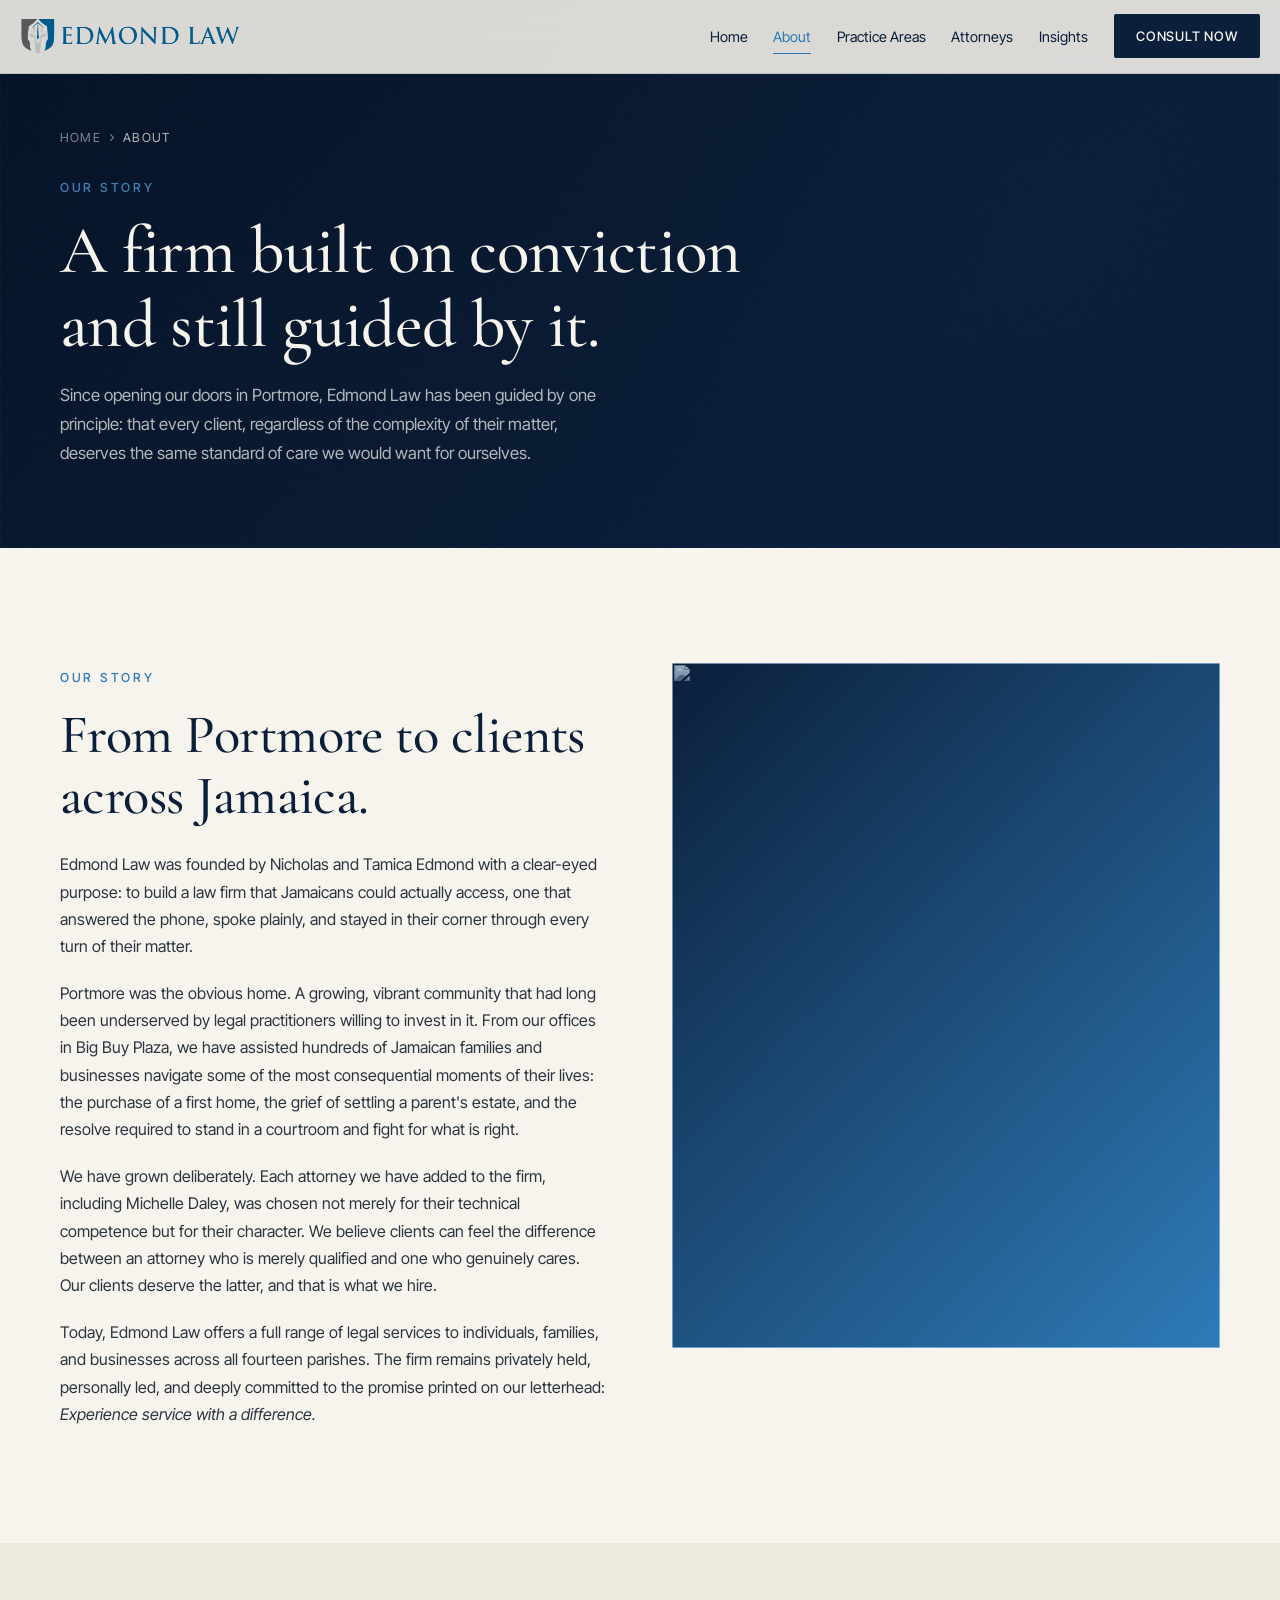
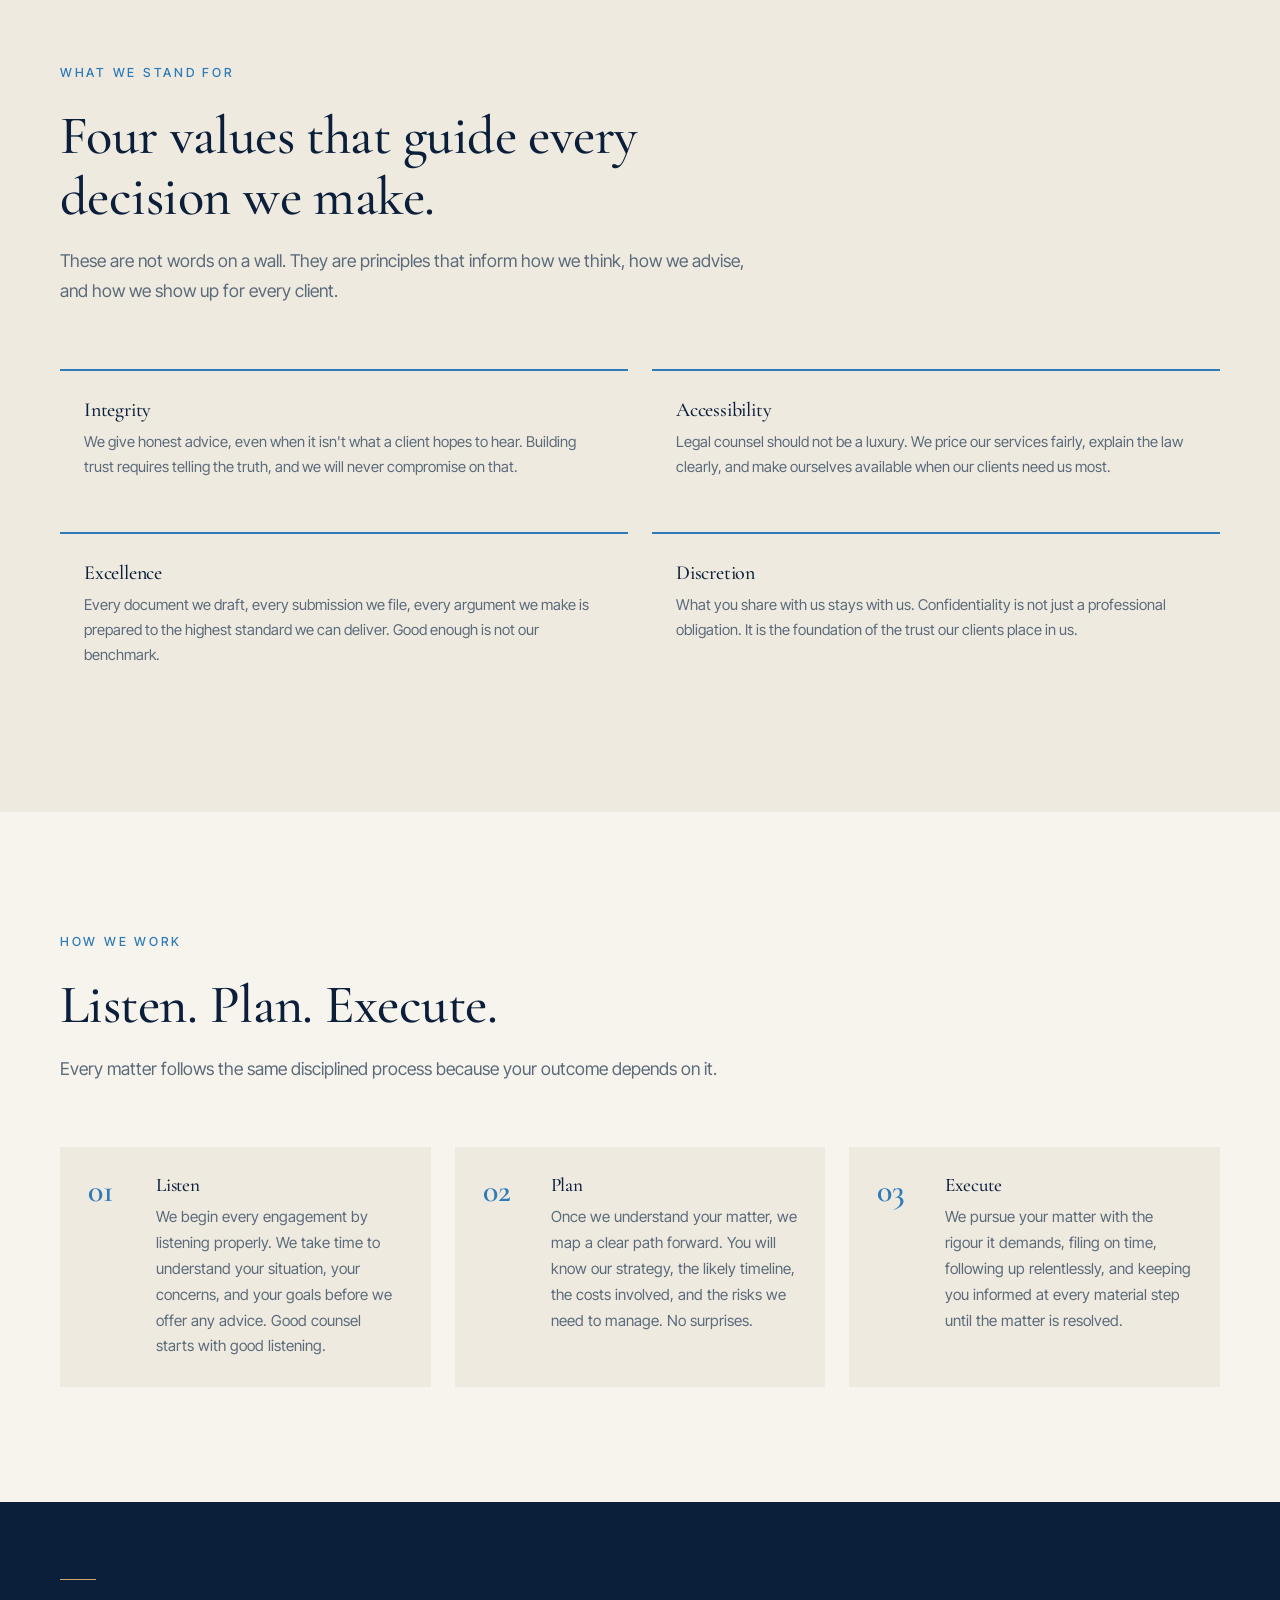
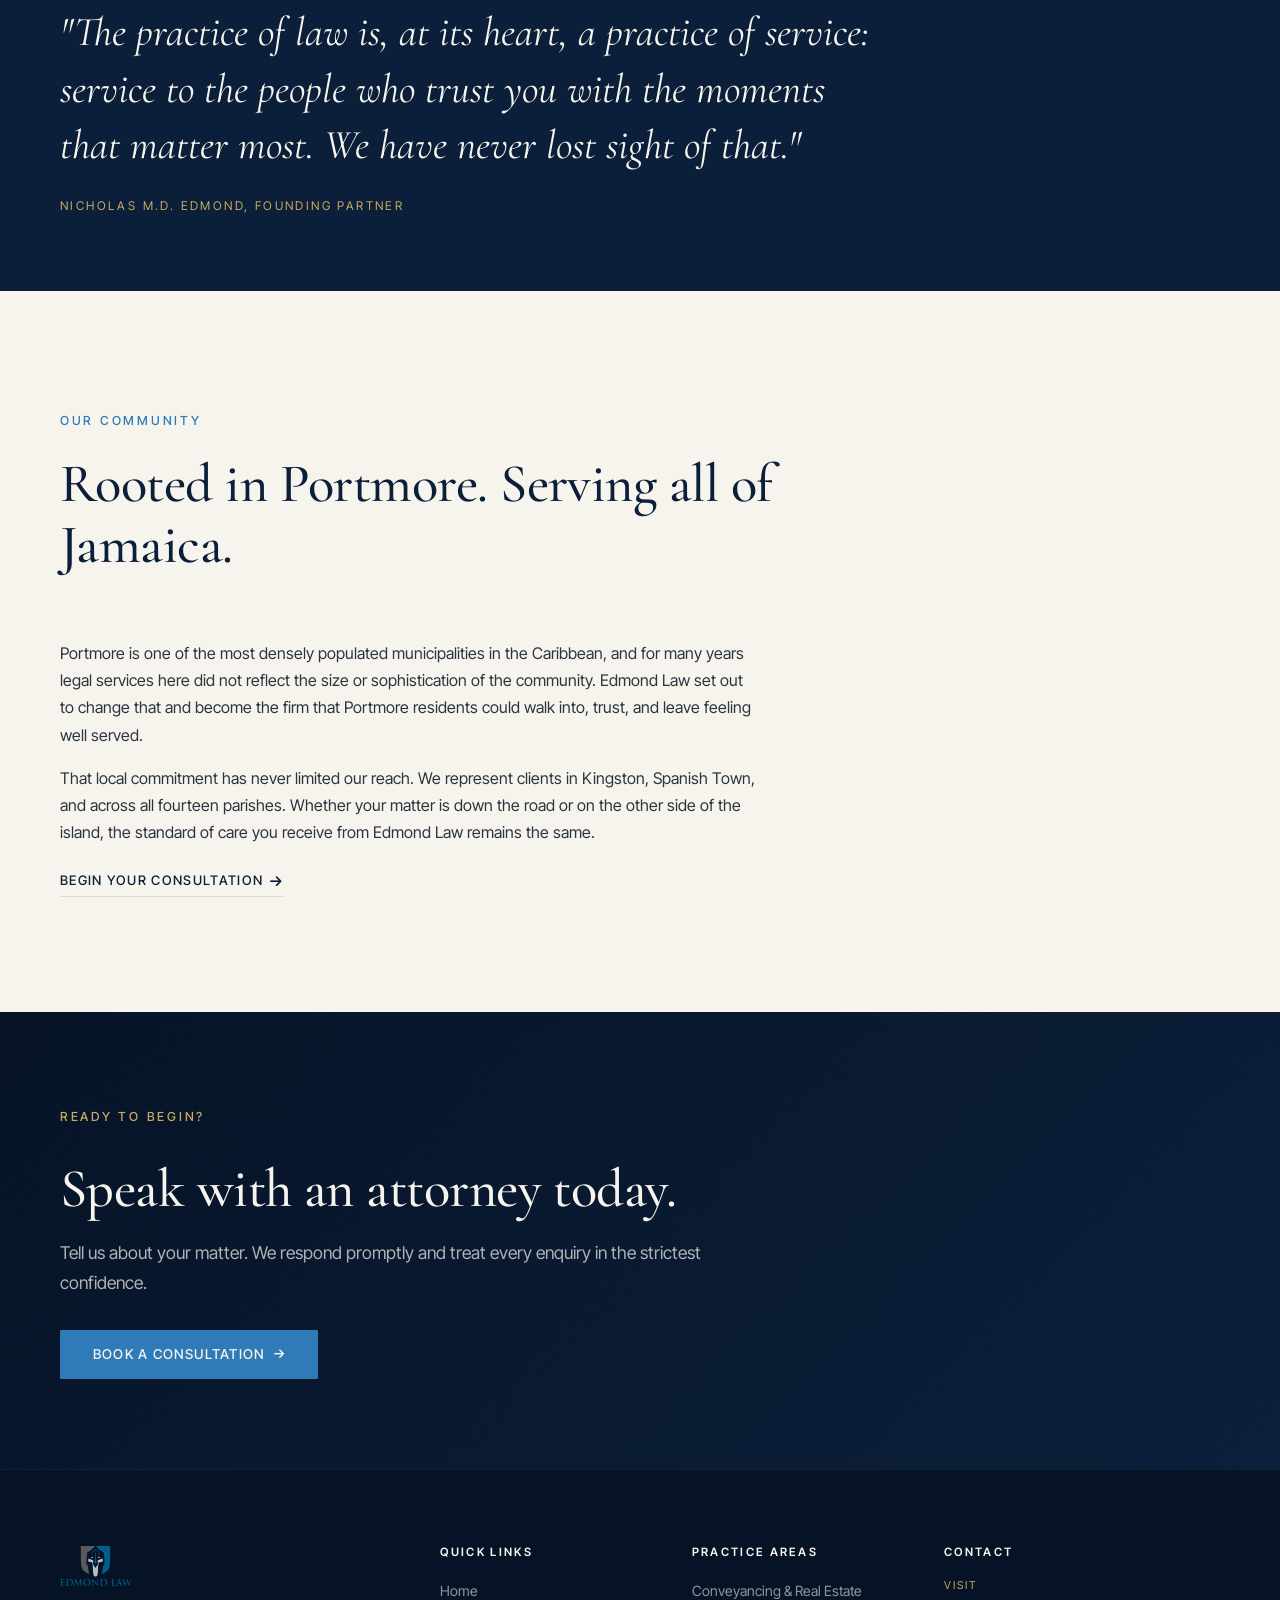
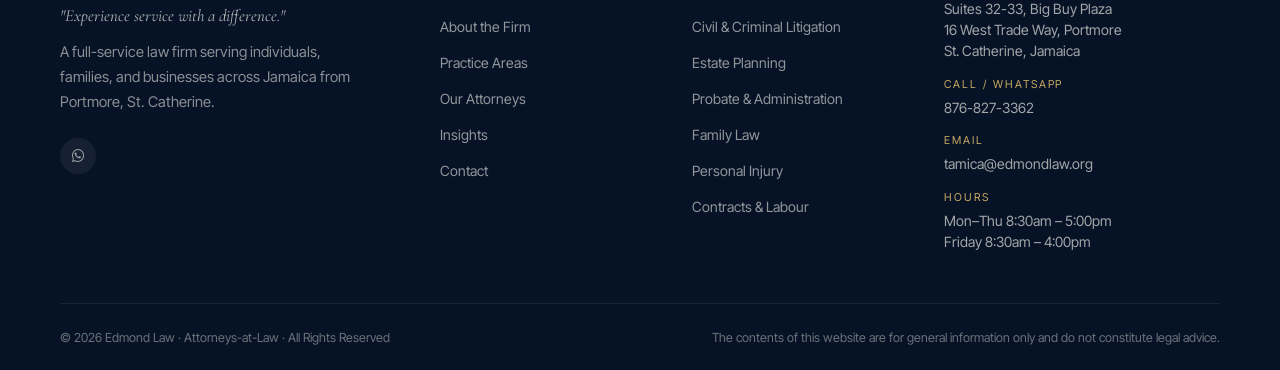
==== about/index.html @ fc08b581 "Initial commit" ====
<!DOCTYPE html>
<html lang="en">
<head>
  <meta charset="UTF-8">
  <meta name="viewport" content="width=device-width, initial-scale=1.0, viewport-fit=cover">
  <meta name="theme-color" content="#0B1F3A">
  <title>About the Firm | Edmond Law, Attorneys-at-Law, Portmore Jamaica</title>
  <meta name="description" content="Learn about Edmond Law, a full-service Jamaican law firm founded in Portmore, St. Catherine. Our story, values, and commitment to every client we serve.">
  <meta name="robots" content="index, follow">
  <link rel="canonical" href="https://edmondlaw.org/about/">

  <meta property="og:type"        content="website">
  <meta property="og:url"         content="https://edmondlaw.org/about/">
  <meta property="og:title"       content="About Edmond Law | Attorneys-at-Law, Portmore Jamaica">
  <meta property="og:description" content="Our story, values, and the commitment that drives us every day. Edmond Law: experience service with a difference.">
  <meta property="og:image"       content="https://edmondlaw.org/assets/logo.png">

  <meta name="twitter:card"        content="summary_large_image">
  <meta name="twitter:title"       content="About Edmond Law | Attorneys-at-Law, Portmore Jamaica">
  <meta name="twitter:description" content="Learn about Edmond Law, our story, our values, and our commitment to serving clients from Portmore across Jamaica.">
  <meta name="twitter:image"       content="https://edmondlaw.org/assets/logo.png">

  <link rel="icon" type="image/png" href="/assets/favicon.png">
  <link rel="apple-touch-icon"      href="/assets/favicon.png">

  <link rel="preconnect" href="https://fonts.googleapis.com">
  <link rel="preconnect" href="https://fonts.gstatic.com" crossorigin>
  <link href="https://fonts.googleapis.com/css2?family=Cormorant+Garamond:ital,wght@0,500;0,600;1,400;1,500&family=Inter+Tight:wght@300;400;500;600&display=swap" rel="stylesheet">
  <link rel="stylesheet" href="https://cdnjs.cloudflare.com/ajax/libs/font-awesome/6.5.1/css/all.min.css" integrity="sha512-DTOQO9RWCH3ppGqcWaEA1BIZOC6xxalwEsw9c2QQeAIftl+Vegovlnee1c9QX4TctnWMn13TZye+giMm8e2LwA==" crossorigin="anonymous" referrerpolicy="no-referrer">
  <link rel="stylesheet" href="/assets/css/styles.css">

  <script type="application/ld+json">
  {
    "@context": "https://schema.org",
    "@graph": [
      {
        "@type": "Organization",
        "@id": "https://edmondlaw.org/#firm",
        "name": "Edmond Law",
        "url": "https://edmondlaw.org",
        "logo": "https://edmondlaw.org/assets/logo.png",
        "telephone": "+18768273362",
        "email": "tamica@edmondlaw.org",
        "address": {
          "@type": "PostalAddress",
          "streetAddress": "Suites 32-33, Big Buy Plaza, 16 West Trade Way",
          "addressLocality": "Portmore",
          "addressRegion": "St. Catherine",
          "addressCountry": "JM"
        }
      },
      {
        "@type": "BreadcrumbList",
        "itemListElement": [
          { "@type": "ListItem", "position": 1, "name": "Home",  "item": "https://edmondlaw.org/" },
          { "@type": "ListItem", "position": 2, "name": "About", "item": "https://edmondlaw.org/about/" }
        ]
      }
    ]
  }
  </script>
</head>
<body>

<a href="#main" class="skip-link">Skip to main content</a>

<!-- ═══════════════════════════════════ NAV ═══════════════════ -->
<nav class="nav" aria-label="Primary navigation">
  <div class="container nav-inner">
    <a href="/" class="nav-logo" aria-label="Edmond Law home">
      <img src="/assets/horizontal-logo.png" alt="Edmond Law" width="216" height="34" loading="eager">
    </a>
    <button class="menu-btn" aria-label="Open navigation menu" aria-expanded="false" aria-controls="nav-links">
      <i class="fa-solid fa-bars menu-btn__open" aria-hidden="true"></i>
      <i class="fa-solid fa-xmark menu-btn__close" aria-hidden="true"></i>
    </button>
    <div class="nav-links" id="nav-links" role="list">
      <a href="/"          role="listitem">Home</a>
      <a href="/about/"          role="listitem" aria-current="page">About</a>
      <a href="/practice-areas/" role="listitem">Practice Areas</a>
      <a href="/team/"           role="listitem">Attorneys</a>
      <a href="/blog/"     role="listitem">Insights</a>
      <a href="/contact/" class="nav-cta" role="listitem">Consult Now</a>
    </div>
  </div>
</nav>

<main id="main">

<!-- ════════════════════════════ PAGE HERO ════════════════════ -->
<header class="page-hero page-hero--image" aria-labelledby="hero-heading">
  <div class="page-hero__media" aria-hidden="true">
    <img src="https://images.unsplash.com/photo-1521791136064-7986c2920216?w=1600&q=80" alt="" width="1600" height="1067" loading="eager" fetchpriority="high">
  </div>
  <div class="container">
    <div class="page-hero__inner">
      <nav class="breadcrumb" aria-label="Breadcrumb">
        <a href="/">Home</a>
        <i class="fa-solid fa-chevron-right" aria-hidden="true"></i>
        <span aria-current="page">About</span>
      </nav>
      <span class="eyebrow">Our Story</span>
      <h1 id="hero-heading">A firm built on conviction and still guided by it.</h1>
      <p>Since opening our doors in Portmore, Edmond Law has been guided by one principle: that every client, regardless of the complexity of their matter, deserves the same standard of care we would want for ourselves.</p>
    </div>
  </div>
</header>

<!-- ═══════════════════════════ OUR STORY ═════════════════════ -->
<section class="about-story bg-ivory" aria-labelledby="story-heading">
  <div class="container">
    <div class="about-story__grid">

      <div class="reveal">
        <span class="eyebrow">Our Story</span>
        <h2 id="story-heading" class="mt-2">From Portmore to clients across Jamaica.</h2>

        <p class="mt-3">Edmond Law was founded by Nicholas and Tamica Edmond with a clear-eyed purpose: to build a law firm that Jamaicans could actually access, one that answered the phone, spoke plainly, and stayed in their corner through every turn of their matter.</p>

        <p>Portmore was the obvious home. A growing, vibrant community that had long been underserved by legal practitioners willing to invest in it. From our offices in Big Buy Plaza, we have assisted hundreds of Jamaican families and businesses navigate some of the most consequential moments of their lives: the purchase of a first home, the grief of settling a parent's estate, and the resolve required to stand in a courtroom and fight for what is right.</p>

        <p>We have grown deliberately. Each attorney we have added to the firm, including Michelle Daley, was chosen not merely for their technical competence but for their character. We believe clients can feel the difference between an attorney who is merely qualified and one who genuinely cares. Our clients deserve the latter, and that is what we hire.</p>

        <p>Today, Edmond Law offers a full range of legal services to individuals, families, and businesses across all fourteen parishes. The firm remains privately held, personally led, and deeply committed to the promise printed on our letterhead: <em>Experience service with a difference.</em></p>
      </div>

      <div class="about-story__img reveal" aria-hidden="true">
        <img src="https://images.unsplash.com/photo-1521791136064-7986c2920216?w=800&q=80"
             alt="" width="800" height="1000" loading="lazy">
      </div>

    </div>
  </div>
</section>

<!-- ═══════════════════════════ OUR VALUES ════════════════════ -->
<section class="bg-bone" aria-labelledby="values-heading">
  <div class="container">
    <div class="section-head reveal">
      <span class="eyebrow">What We Stand For</span>
      <h2 id="values-heading" class="mt-2">Four values that guide every decision we make.</h2>
      <p>These are not words on a wall. They are principles that inform how we think, how we advise, and how we show up for every client.</p>
    </div>

    <div class="values-grid" data-stagger>

      <div class="value-item reveal">
        <h4>Integrity</h4>
        <p>We give honest advice, even when it isn't what a client hopes to hear. Building trust requires telling the truth, and we will never compromise on that.</p>
      </div>

      <div class="value-item reveal">
        <h4>Accessibility</h4>
        <p>Legal counsel should not be a luxury. We price our services fairly, explain the law clearly, and make ourselves available when our clients need us most.</p>
      </div>

      <div class="value-item reveal">
        <h4>Excellence</h4>
        <p>Every document we draft, every submission we file, every argument we make is prepared to the highest standard we can deliver. Good enough is not our benchmark.</p>
      </div>

      <div class="value-item reveal">
        <h4>Discretion</h4>
        <p>What you share with us stays with us. Confidentiality is not just a professional obligation. It is the foundation of the trust our clients place in us.</p>
      </div>

    </div>
  </div>
</section>

<!-- ═══════════════════════════ OUR APPROACH ══════════════════ -->
<section class="bg-ivory" aria-labelledby="approach-heading">
  <div class="container">
    <div class="section-head reveal">
      <span class="eyebrow">How We Work</span>
      <h2 id="approach-heading" class="mt-2">Listen. Plan. Execute.</h2>
      <p>Every matter follows the same disciplined process because your outcome depends on it.</p>
    </div>

    <div class="approach-steps" data-stagger>

      <div class="approach-step reveal">
        <span class="approach-step__num">01</span>
        <div>
          <h4>Listen</h4>
          <p>We begin every engagement by listening properly. We take time to understand your situation, your concerns, and your goals before we offer any advice. Good counsel starts with good listening.</p>
        </div>
      </div>

      <div class="approach-step reveal">
        <span class="approach-step__num">02</span>
        <div>
          <h4>Plan</h4>
          <p>Once we understand your matter, we map a clear path forward. You will know our strategy, the likely timeline, the costs involved, and the risks we need to manage. No surprises.</p>
        </div>
      </div>

      <div class="approach-step reveal">
        <span class="approach-step__num">03</span>
        <div>
          <h4>Execute</h4>
          <p>We pursue your matter with the rigour it demands, filing on time, following up relentlessly, and keeping you informed at every material step until the matter is resolved.</p>
        </div>
      </div>

    </div>
  </div>
</section>

<!-- ════════════════════════════ PULL QUOTE ═══════════════════ -->
<section class="pull-quote" aria-hidden="false">
  <div class="container">
    <blockquote>
      <span class="gold-line"></span>
      "The practice of law is, at its heart, a practice of service: service to the people who trust you with the moments that matter most. We have never lost sight of that."
      <cite>Nicholas M.D. Edmond, Founding Partner</cite>
    </blockquote>
  </div>
</section>

<!-- ═══════════════════════ COMMUNITY & MISSION ═══════════════ -->
<section class="bg-ivory" aria-labelledby="community-heading">
  <div class="container">
    <div class="section-head reveal" style="max-width:800px">
      <span class="eyebrow">Our Community</span>
      <h2 id="community-heading" class="mt-2">Rooted in Portmore. Serving all of Jamaica.</h2>
    </div>

    <div style="max-width:700px">
      <p class="reveal">Portmore is one of the most densely populated municipalities in the Caribbean, and for many years legal services here did not reflect the size or sophistication of the community. Edmond Law set out to change that and become the firm that Portmore residents could walk into, trust, and leave feeling well served.</p>
      <p class="reveal mt-2">That local commitment has never limited our reach. We represent clients in Kingston, Spanish Town, and across all fourteen parishes. Whether your matter is down the road or on the other side of the island, the standard of care you receive from Edmond Law remains the same.</p>
      <a href="/contact/" class="text-link reveal mt-3">Begin your consultation <i class="fa-solid fa-arrow-right" aria-hidden="true"></i></a>
    </div>

  </div>
</section>

<!-- ═════════════════════════════ CTA BANNER ══════════════════ -->
<section class="cta-banner" aria-labelledby="about-cta-heading">
  <div class="container">
    <div class="cta-banner__inner reveal">
      <span class="eyebrow">Ready to Begin?</span>
      <h2 id="about-cta-heading" class="mt-2">Speak with an attorney today.</h2>
      <p>Tell us about your matter. We respond promptly and treat every enquiry in the strictest confidence.</p>
      <a href="/contact/" class="btn btn-primary">Book a Consultation <i class="fa-solid fa-arrow-right" aria-hidden="true"></i></a>
    </div>
  </div>
</section>

</main>

<!-- ═════════════════════════════ FOOTER ══════════════════════ -->
<footer class="footer" role="contentinfo">
  <div class="container">
    <div class="footer__grid">

      <div class="footer__brand">
        <a href="/" class="nav-logo" aria-label="Edmond Law home">
          <img src="/assets/logo.png" alt="Edmond Law logo" width="120" height="40" loading="lazy">
        </a>
        <span class="footer__tagline">"Experience service with a difference."</span>
        <p>A full-service law firm serving individuals, families, and businesses across Jamaica from Portmore, St. Catherine.</p>
        <div class="footer__social" aria-label="Social media links">
          <a href="https://wa.me/18768273362" rel="noopener noreferrer" target="_blank" aria-label="WhatsApp Edmond Law">
            <i class="fa-brands fa-whatsapp" aria-hidden="true"></i>
          </a>
        </div>
      </div>

      <div class="footer__col">
        <h4>Quick Links</h4>
        <ul>
          <li><a href="/">Home</a></li>
          <li><a href="/about/">About the Firm</a></li>
          <li><a href="/practice-areas/">Practice Areas</a></li>
          <li><a href="/team/">Our Attorneys</a></li>
          <li><a href="/blog/">Insights</a></li>
          <li><a href="/contact/">Contact</a></li>
        </ul>
      </div>

      <div class="footer__col">
        <h4>Practice Areas</h4>
        <ul>
          <li><a href="/practice-areas/#conveyancing">Conveyancing &amp; Real Estate</a></li>
          <li><a href="/practice-areas/#litigation">Civil &amp; Criminal Litigation</a></li>
          <li><a href="/practice-areas/#estate-planning">Estate Planning</a></li>
          <li><a href="/practice-areas/#probate">Probate &amp; Administration</a></li>
          <li><a href="/practice-areas/#family-law">Family Law</a></li>
          <li><a href="/practice-areas/#personal-injury">Personal Injury</a></li>
          <li><a href="/practice-areas/#contracts">Contracts &amp; Labour</a></li>
        </ul>
      </div>

      <div class="footer__col">
        <h4>Contact</h4>
        <dl class="footer__contact">
          <div>
            <dt>Visit</dt>
            <dd>Suites 32-33, Big Buy Plaza<br>16 West Trade Way, Portmore<br>St. Catherine, Jamaica</dd>
          </div>
          <div>
            <dt>Call / WhatsApp</dt>
            <dd><a href="tel:+18768273362">876-827-3362</a></dd>
          </div>
          <div>
            <dt>Email</dt>
            <dd><a href="mailto:tamica@edmondlaw.org">tamica@edmondlaw.org</a></dd>
          </div>
          <div>
            <dt>Hours</dt>
            <dd>Mon–Thu 8:30am – 5:00pm<br>Friday 8:30am – 4:00pm</dd>
          </div>
        </dl>
      </div>

    </div>

    <div class="footer__bottom">
      <p>&copy; <span data-year></span> Edmond Law &middot; Attorneys-at-Law &middot; All Rights Reserved</p>
      <p>The contents of this website are for general information only and do not constitute legal advice.</p>
    </div>
  </div>
</footer>

<a href="tel:+18768273362"
   class="call-float"
   aria-label="Call Edmond Law">
  <i class="fa-solid fa-phone" aria-hidden="true"></i>
</a>

<script src="/assets/js/main.js" defer></script>
</body>
</html>
---- assets/css/styles.css ----
/* ============================================================
   EDMOND LAW — Global Stylesheet
   Architecture: Mobile-first · BEM-ish · CSS custom properties
   Single file shared across every page. No inline <style> blocks.
   ============================================================ */

/* ── 0. DESIGN TOKENS ──────────────────────────────────────── */
:root {
  /* Palette */
  --navy:        #0B1F3A;
  --navy-deep:   #061327;
  --steel:       #2E7BB8;
  --steel-light: #4A95D1;
  --gold:        #C9A961;
  --ivory:       #F7F4ED;
  --bone:        #EFEAE0;
  --ink:         #0A0A0A;
  --muted:       #5C6B7A;
  --line:        rgba(11,31,58,0.12);

  /* Shadows */
  --shadow-sm:   0 4px 20px -4px rgba(11,31,58,0.12);
  --shadow-md:   0 16px 40px -12px rgba(11,31,58,0.20);
  --shadow-lg:   0 30px 80px -20px rgba(11,31,58,0.25);

  /* Fonts */
  --font-display: 'Cormorant Garamond', Georgia, serif;
  --font-body:    'Inter Tight', -apple-system, BlinkMacSystemFont, sans-serif;

  /* Easing */
  --ease:     cubic-bezier(0.22, 1, 0.36, 1);
  --ease-in:  cubic-bezier(0.4, 0, 1, 1);

  /* Layout */
  --section-pad: clamp(4.5rem, 9vw, 8rem);
  --container:   1240px;
}

/* ── 1. RESET & BASE ────────────────────────────────────────── */
*,
*::before,
*::after {
  box-sizing: border-box;
  margin: 0;
  padding: 0;
}

html {
  scroll-behavior: smooth;
  -webkit-text-size-adjust: 100%;
  font-size: 100%;
}

body {
  font-family: var(--font-body);
  font-weight: 400;
  color: var(--ink);
  background: var(--ivory);
  line-height: 1.65;
  -webkit-font-smoothing: antialiased;
  -moz-osx-font-smoothing: grayscale;
  overflow-x: hidden;
}

img,
video {
  max-width: 100%;
  display: block;
}

a {
  color: inherit;
  text-decoration: none;
}

ul,
ol {
  list-style: none;
}

button {
  font-family: inherit;
}

/* ── 2. TYPOGRAPHY ──────────────────────────────────────────── */
h1, h2, h3, h4, h5 {
  font-family: var(--font-display);
  font-weight: 500;
  line-height: 1.12;
  letter-spacing: -0.01em;
  color: var(--navy);
}

h1 { font-size: clamp(2.6rem, 6.5vw, 5.2rem); }
h2 { font-size: clamp(2rem,   4.5vw, 3.4rem);  }
h3 { font-size: clamp(1.4rem, 2.4vw, 1.85rem); }
h4 { font-size: clamp(1.1rem, 1.5vw, 1.3rem);  }

h1 em,
h2 em {
  font-style: italic;
  font-weight: 400;
  color: var(--steel-light);
}

p {
  font-size: clamp(1rem, 1.05vw, 1.075rem);
  color: #2A3540;
  line-height: 1.7;
}

/* Eyebrow label */
.eyebrow {
  font-family: var(--font-body);
  font-size: 0.78rem;
  font-weight: 500;
  letter-spacing: 0.22em;
  text-transform: uppercase;
  color: var(--steel);
  display: inline-block;
}

.eyebrow--gold  { color: var(--gold); }
.eyebrow--light { color: rgba(247,244,237,0.65); }

/* Gold accent line */
.gold-line {
  width: 36px;
  height: 1px;
  background: var(--gold);
  display: block;
  margin-bottom: 1.25rem;
}

/* ── 3. ACCESSIBILITY ───────────────────────────────────────── */
/* Skip to main content */
.skip-link {
  position: absolute;
  top: -100px;
  left: 1rem;
  background: var(--navy);
  color: var(--ivory);
  padding: 0.75rem 1.25rem;
  z-index: 9999;
  border-radius: 3px;
  font-weight: 500;
  font-size: 0.875rem;
  transition: top 0.2s;
}
.skip-link:focus {
  top: 1rem;
}

/* Focus ring on every interactive element */
:focus-visible {
  outline: 2px solid var(--steel-light);
  outline-offset: 3px;
  border-radius: 2px;
}

/* ── 4. LAYOUT ──────────────────────────────────────────────── */
.container {
  width: 100%;
  max-width: var(--container);
  margin: 0 auto;
  padding: 0 clamp(1.25rem, 4vw, 2.5rem);
}

section {
  padding: var(--section-pad) 0;
  position: relative;
}

.section-head {
  max-width: 700px;
  margin-bottom: clamp(2.5rem, 5vw, 4rem);
}
.section-head .eyebrow { margin-bottom: 0.9rem; }
.section-head h2 { margin-top: 0.5rem; }
.section-head p  {
  margin-top: 1.1rem;
  color: var(--muted);
  font-size: 1.1rem;
}

/* Alternate section backgrounds */
.bg-ivory  { background: var(--ivory); }
.bg-bone   { background: var(--bone);  }
.bg-navy   { background: var(--navy);  color: var(--ivory); }
.bg-navy h2, .bg-navy h3 { color: var(--ivory); }
.bg-navy p  { color: rgba(247,244,237,0.72); }
.bg-navy .section-head p { color: rgba(247,244,237,0.72); }

/* ── 5. NAVIGATION ──────────────────────────────────────────── */
.nav {
  position: fixed;
  top: 0;
  left: 0;
  right: 0;
  z-index: 200;
  background: rgba(247,244,237,0.88);
  backdrop-filter: blur(16px);
  -webkit-backdrop-filter: blur(16px);
  border-bottom: 1px solid var(--line);
  transition: padding 0.3s var(--ease), box-shadow 0.3s var(--ease);
}

.nav--scrolled {
  box-shadow: 0 4px 24px -8px rgba(11,31,58,0.12);
}

.nav-inner {
  display: flex;
  align-items: center;
  justify-content: space-between;
  padding: 0.9rem 0;
}

.nav-logo {
  display: flex;
  align-items: center;
  gap: 0.65rem;
  font-family: var(--font-display);
  font-size: 1.35rem;
  font-weight: 600;
  color: var(--navy);
  letter-spacing: 0.02em;
  flex-shrink: 0;
}

.nav-logo img {
  height: 40px;
  width: auto;
}

.nav .nav-logo {
  width: clamp(170px, 23vw, 220px);
  gap: 0;
  line-height: 0;
}

.nav .nav-logo img {
  width: 100%;
  height: auto;
}

.nav-links {
  display: flex;
  gap: clamp(1.35rem, 2vw, 2rem);
  align-items: center;
}

.nav-links a {
  font-size: 0.9rem;
  font-weight: 400;
  color: var(--navy);
  padding: 0.35rem 0;
  position: relative;
  transition: color 0.3s;
}

.nav-links a::after {
  content: '';
  position: absolute;
  bottom: 0;
  left: 0;
  width: 0;
  height: 1px;
  background: var(--steel);
  transition: width 0.4s var(--ease);
}

.nav-links a:hover::after,
.nav-links a:focus-visible::after,
.nav-links a[aria-current="page"]::after {
  width: 100%;
}

.nav-links a[aria-current="page"] {
  color: var(--steel);
}

/* Nav CTA button */
.nav-cta {
  background: var(--navy) !important;
  color: var(--ivory) !important;
  padding: 0.7rem 1.4rem !important;
  border-radius: 2px;
  font-size: 0.82rem !important;
  font-weight: 500 !important;
  letter-spacing: 0.06em;
  text-transform: uppercase;
  transition: background 0.3s, transform 0.3s !important;
  white-space: nowrap;
}

.nav-cta::after { display: none !important; }
.nav-cta:hover  { background: var(--steel) !important; transform: translateY(-1px); }
.nav-cta[aria-current="page"] { background: var(--steel) !important; }

/* Hamburger button */
.menu-btn {
  display: none;
  background: none;
  border: none;
  cursor: pointer;
  padding: 0.45rem;
  color: var(--navy);
  line-height: 0;
  min-width: 44px;
  min-height: 44px;
  align-items: center;
  justify-content: center;
}

.menu-btn svg {
  width: 26px;
  height: 26px;
  pointer-events: none;
}

.menu-btn i {
  font-size: 1.25rem;
}

.menu-btn__close {
  display: none;
}

.menu-btn[aria-expanded="true"] .menu-btn__open {
  display: none;
}

.menu-btn[aria-expanded="true"] .menu-btn__close {
  display: block;
}

/* ── 6. BUTTONS ─────────────────────────────────────────────── */
.btn {
  display: inline-flex;
  align-items: center;
  gap: 0.55rem;
  padding: 1.05rem 2rem;
  font-family: var(--font-body);
  font-size: 0.85rem;
  font-weight: 500;
  letter-spacing: 0.09em;
  text-transform: uppercase;
  border: 1px solid transparent;
  cursor: pointer;
  transition: all 0.4s var(--ease);
  border-radius: 1px;
  white-space: nowrap;
  line-height: 1;
}

.btn-primary {
  background: var(--steel);
  color: var(--ivory);
  border-color: var(--steel);
}
.btn-primary:hover,
.btn-primary:focus-visible {
  background: var(--steel-light);
  border-color: var(--steel-light);
  transform: translateY(-2px);
  box-shadow: 0 12px 30px -8px rgba(46,123,184,0.45);
}

.btn-ghost {
  background: transparent;
  color: var(--ivory);
  border-color: rgba(247,244,237,0.32);
}
.btn-ghost:hover,
.btn-ghost:focus-visible {
  background: rgba(247,244,237,0.08);
  border-color: rgba(247,244,237,0.75);
}

.btn-outline {
  background: transparent;
  color: var(--navy);
  border-color: var(--navy);
}
.btn-outline:hover,
.btn-outline:focus-visible {
  background: var(--navy);
  color: var(--ivory);
  transform: translateY(-2px);
}

.btn i { font-size: 0.85em; }

/* ── 7. HERO — HOME ─────────────────────────────────────────── */
.hero {
  position: relative;
  min-height: 100vh;
  min-height: 100svh;
  display: flex;
  align-items: center;
  padding-top: 5.5rem;
  padding-bottom: 4rem;
  background: var(--navy-deep);
  color: var(--ivory);
  overflow: hidden;
}

.hero__carousel {
  position: absolute;
  inset: 0;
  z-index: 0;
}

.hero__carousel-image {
  position: absolute;
  inset: 0;
  width: 100%;
  height: 100%;
  object-fit: cover;
  opacity: 0;
  transition: opacity 1.6s linear;
  will-change: opacity;
}

.hero__carousel-image:first-child {
  opacity: 0.35;
}

.hero__carousel.hero__carousel--ready .hero__carousel-image:first-child {
  opacity: 0;
}

.hero__carousel.hero__carousel--ready .hero__carousel-image.is-active {
  opacity: 0.35;
}

/* Navy overlay + radial colour washes */
.hero::before {
  content: '';
  position: absolute;
  inset: 0;
  z-index: 1;
  background:
    linear-gradient(135deg, rgba(6,19,39,0.82) 0%, rgba(11,31,58,0.82) 55%, rgba(16,45,82,0.82) 100%),
    radial-gradient(circle at 18% 28%, rgba(46,123,184,0.28), transparent 52%),
    radial-gradient(circle at 82% 72%, rgba(201,169,97,0.09), transparent 50%);
  pointer-events: none;
}

/* SVG grain noise overlay */
.hero::after {
  content: '';
  position: absolute;
  inset: 0;
  z-index: 1;
  background-image: url("data:image/svg+xml,%3Csvg viewBox='0 0 200 200' xmlns='http://www.w3.org/2000/svg'%3E%3Cfilter id='n'%3E%3CfeTurbulence type='fractalNoise' baseFrequency='0.85' numOctaves='4'/%3E%3C/filter%3E%3Crect width='100%25' height='100%25' filter='url(%23n)' opacity='0.5'/%3E%3C/svg%3E");
  opacity: 0.045;
  pointer-events: none;
  mix-blend-mode: overlay;
}

.hero-grid {
  display: grid;
  grid-template-columns: 1fr;
  gap: 3rem;
  align-items: center;
  position: relative;
  z-index: 2;
  width: 100%;
}

.hero-eyebrow {
  color: rgba(74,149,209,0.9);
  margin-bottom: 0.25rem;
}

.hero h1 {
  color: var(--ivory);
  margin: 1.25rem 0 1.6rem;
}

.hero h1 em {
  color: var(--steel-light);
}

.hero-sub {
  font-size: clamp(1.05rem, 1.3vw, 1.2rem);
  max-width: 540px;
  color: rgba(247,244,237,0.75);
  margin-bottom: 2.5rem;
  line-height: 1.72;
}

.hero-ctas {
  display: flex;
  gap: 1rem;
  flex-wrap: wrap;
}

/* Pull-quote card */
.hero-card {
  background: rgba(247,244,237,0.04);
  backdrop-filter: blur(10px);
  -webkit-backdrop-filter: blur(10px);
  border: 1px solid rgba(247,244,237,0.10);
  padding: 2.25rem;
  border-radius: 2px;
  max-width: 440px;
}

.hero-card .gold-line { margin-bottom: 1.1rem; }

.hero-card blockquote {
  font-family: var(--font-display);
  font-size: clamp(1.25rem, 1.8vw, 1.5rem);
  font-style: italic;
  line-height: 1.45;
  color: rgba(247,244,237,0.88);
}

.hero-card cite {
  display: block;
  margin-top: 1.1rem;
  font-family: var(--font-body);
  font-size: 0.75rem;
  font-style: normal;
  letter-spacing: 0.16em;
  text-transform: uppercase;
  color: var(--gold);
}

/* Scroll cue */
.scroll-cue {
  position: absolute;
  bottom: 2rem;
  left: 50%;
  transform: translateX(-50%);
  font-size: 0.65rem;
  letter-spacing: 0.32em;
  text-transform: uppercase;
  color: rgba(247,244,237,0.42);
  writing-mode: vertical-rl;
  display: flex;
  align-items: center;
  gap: 0.85rem;
  z-index: 3;
}

.scroll-cue::after {
  content: '';
  width: 1px;
  height: 38px;
  background: rgba(247,244,237,0.35);
  animation: scroll-pulse 2.5s ease-in-out infinite;
}

@keyframes scroll-pulse {
  0%, 100% { opacity: 0.3; transform: scaleY(0.5); }
  50%       { opacity: 1;   transform: scaleY(1);   }
}

/* ── 8. HERO — PAGE (smaller interior pages) ────────────────── */
.page-hero {
  position: relative;
  padding: 8rem 0 5rem;
  background: linear-gradient(135deg, var(--navy-deep) 0%, var(--navy) 70%);
  color: var(--ivory);
  overflow: hidden;
}

.page-hero--image {
  background: var(--navy-deep);
}

.page-hero--image::before {
  content: '';
  position: absolute;
  inset: 0;
  z-index: 1;
  background:
    linear-gradient(135deg, rgba(6,19,39,0.88) 0%, rgba(11,31,58,0.84) 70%),
    radial-gradient(circle at 78% 28%, rgba(46,123,184,0.14), transparent 42%);
  pointer-events: none;
}

.page-hero::after {
  content: '';
  position: absolute;
  inset: 0;
  z-index: 1;
  background-image: url("data:image/svg+xml,%3Csvg viewBox='0 0 200 200' xmlns='http://www.w3.org/2000/svg'%3E%3Cfilter id='n'%3E%3CfeTurbulence type='fractalNoise' baseFrequency='0.85' numOctaves='4'/%3E%3C/filter%3E%3Crect width='100%25' height='100%25' filter='url(%23n)' opacity='0.5'/%3E%3C/svg%3E");
  opacity: 0.04;
  pointer-events: none;
  mix-blend-mode: overlay;
}

.page-hero__media {
  position: absolute;
  inset: 0;
  z-index: 0;
}

.page-hero__media img {
  width: 100%;
  height: 100%;
  object-fit: cover;
  opacity: 0.2;
}

.page-hero__inner {
  position: relative;
  z-index: 2;
  max-width: 740px;
}

.page-hero .eyebrow {
  color: rgba(74,149,209,0.85);
  margin-bottom: 1rem;
}

.page-hero h1 {
  color: var(--ivory);
  font-size: clamp(2.4rem, 5.5vw, 4.2rem);
  line-height: 1.1;
}

.page-hero p {
  color: rgba(247,244,237,0.72);
  font-size: clamp(1.05rem, 1.2vw, 1.15rem);
  margin-top: 1.2rem;
  max-width: 560px;
  line-height: 1.72;
}

/* Breadcrumb */
.breadcrumb {
  display: flex;
  gap: 0.5rem;
  align-items: center;
  font-size: 0.78rem;
  letter-spacing: 0.1em;
  text-transform: uppercase;
  color: rgba(247,244,237,0.5);
  margin-bottom: 1.5rem;
}

.breadcrumb a {
  color: rgba(247,244,237,0.5);
  transition: color 0.3s;
}
.breadcrumb a:hover { color: var(--steel-light); }
.breadcrumb span { color: rgba(247,244,237,0.72); }
.breadcrumb i { font-size: 0.65em; }

/* ── 9. TRUST STRIP ─────────────────────────────────────────── */
.trust-strip {
  background: var(--navy);
  padding: 2.25rem 0;
  border-bottom: 1px solid rgba(247,244,237,0.06);
}

.trust-strip__grid {
  display: grid;
  grid-template-columns: repeat(2, 1fr);
  gap: 1.5rem 2rem;
  text-align: center;
}

.trust-strip__item {
  border-right: 1px solid rgba(247,244,237,0.10);
}

.trust-strip__item:last-child,
.trust-strip__item:nth-child(2) {
  border-right: none;
}

.trust-strip__num {
  display: block;
  font-family: var(--font-display);
  font-size: clamp(2.2rem, 4vw, 3rem);
  font-weight: 600;
  color: var(--ivory);
  line-height: 1;
}

.trust-strip__label {
  display: block;
  font-size: 0.73rem;
  letter-spacing: 0.18em;
  text-transform: uppercase;
  color: rgba(247,244,237,0.5);
  margin-top: 0.45rem;
}

/* ── 10. ABOUT PREVIEW (HOME) ───────────────────────────────── */
.about-preview {
  background: var(--ivory);
}

.about-preview__grid {
  display: grid;
  grid-template-columns: 1fr;
  gap: 3.5rem;
  align-items: start;
}

.about-preview__visual {
  aspect-ratio: 4 / 5;
  background: linear-gradient(135deg, var(--navy) 0%, var(--steel) 100%);
  position: relative;
  overflow: hidden;
  border-radius: 2px;
  max-height: 420px;
}

.about-preview__visual img {
  width: 100%;
  height: 100%;
  object-fit: cover;
  opacity: 0.55;
  mix-blend-mode: luminosity;
}

.about-preview__overlay {
  position: absolute;
  bottom: 0;
  left: 0;
  right: 0;
  padding: 2rem;
  background: linear-gradient(transparent, rgba(6,19,39,0.82));
  color: var(--ivory);
}

.about-preview__overlay .gold-line { margin-bottom: 0.9rem; }

.about-preview__overlay p {
  font-family: var(--font-display);
  font-size: clamp(1.2rem, 1.8vw, 1.45rem);
  font-style: italic;
  line-height: 1.4;
  color: var(--ivory);
}

.about-preview__stats {
  display: grid;
  grid-template-columns: 1fr 1fr;
  gap: 1.75rem;
  margin-top: 2.25rem;
  padding-top: 2.25rem;
  border-top: 1px solid var(--line);
}

.stat__num {
  font-family: var(--font-display);
  font-size: clamp(2.4rem, 4vw, 3.2rem);
  color: var(--navy);
  display: block;
  line-height: 1;
}

.stat__label {
  font-size: 0.73rem;
  letter-spacing: 0.16em;
  text-transform: uppercase;
  color: var(--muted);
  margin-top: 0.45rem;
  display: block;
}

.text-link {
  display: inline-flex;
  align-items: center;
  gap: 0.45rem;
  font-size: 0.82rem;
  font-weight: 500;
  letter-spacing: 0.1em;
  text-transform: uppercase;
  color: var(--navy);
  margin-top: 1.75rem;
  border-bottom: 1px solid var(--line);
  padding-bottom: 0.25rem;
  transition: color 0.3s, border-color 0.3s;
}

.text-link:hover,
.text-link:focus-visible {
  color: var(--steel);
  border-color: var(--steel);
}

.text-link i { transition: transform 0.3s var(--ease); }
.text-link:hover i { transform: translateX(4px); }

/* ── 11. PRACTICE AREAS GRID (HOME) ─────────────────────────── */
.practice-grid-section {
  background: var(--bone);
}

.practice-grid {
  display: grid;
  grid-template-columns: 1fr;
  gap: 1.25rem;
}

.practice-card {
  background: var(--ivory);
  padding: 2.25rem 1.75rem;
  border: 1px solid var(--line);
  transition: transform 0.5s var(--ease), box-shadow 0.5s var(--ease), border-color 0.5s;
  position: relative;
  overflow: hidden;
  cursor: default;
  display: flex;
  flex-direction: column;
}

.practice-card::before {
  content: '';
  position: absolute;
  top: 0;
  left: 0;
  width: 100%;
  height: 2px;
  background: var(--steel);
  transform: scaleX(0);
  transform-origin: left;
  transition: transform 0.5s var(--ease);
}

.practice-card:hover,
.practice-card:focus-within {
  transform: translateY(-6px);
  box-shadow: var(--shadow-lg);
  border-color: transparent;
}

.practice-card:hover::before,
.practice-card:focus-within::before {
  transform: scaleX(1);
}

.practice-card__icon {
  font-size: 1.85rem;
  color: var(--steel);
  margin-bottom: 1.1rem;
  line-height: 1;
}

.practice-card__num {
  font-family: var(--font-display);
  font-size: 0.95rem;
  color: var(--steel);
  letter-spacing: 0.08em;
  margin-bottom: 0.65rem;
}

.practice-card h3 {
  font-size: clamp(1.3rem, 1.8vw, 1.6rem);
  margin-bottom: 0.65rem;
}

.practice-card p {
  font-size: 0.95rem;
  color: var(--muted);
  line-height: 1.65;
  flex: 1;
}

.practice-card__more {
  display: inline-flex;
  align-items: center;
  gap: 0.45rem;
  margin-top: 1.25rem;
  font-size: 0.75rem;
  font-weight: 500;
  letter-spacing: 0.13em;
  text-transform: uppercase;
  color: var(--navy);
  transition: color 0.3s;
}

.practice-card__more i {
  font-size: 0.9em;
  transition: transform 0.3s var(--ease);
}

.practice-card:hover .practice-card__more { color: var(--steel); }
.practice-card:hover .practice-card__more i { transform: translateX(4px); }

/* ── 12. WHY EDMOND LAW ─────────────────────────────────────── */
.why-section {
  background: var(--ivory);
}

.why-grid {
  display: grid;
  grid-template-columns: 1fr;
  gap: 2rem;
}

.why-item {
  padding: 2rem 1.75rem;
  border: 1px solid var(--line);
  position: relative;
  transition: box-shadow 0.4s var(--ease);
}

.why-item:hover { box-shadow: var(--shadow-md); }

.why-item__icon {
  width: 48px;
  height: 48px;
  display: flex;
  align-items: center;
  justify-content: center;
  background: rgba(46,123,184,0.08);
  border: 1px solid rgba(46,123,184,0.18);
  border-radius: 50%;
  margin-bottom: 1.25rem;
  position: relative;
}

.why-item__icon i {
  display: inline-flex;
  align-items: center;
  justify-content: center;
  font-size: 1.1rem;
  color: var(--steel);
}

.why-item h3 {
  font-size: 1.45rem;
  margin-bottom: 0.65rem;
}

.why-item p {
  font-size: 0.95rem;
  color: var(--muted);
  line-height: 1.65;
}

/* ── 13. TEAM (HOME PREVIEW + TEAM PAGE) ────────────────────── */
.team-section {
  background: var(--navy);
}

.team-section .section-head h2 { color: var(--ivory); }
.team-section .section-head .eyebrow { color: var(--gold); }
.team-section .section-head p { color: rgba(247,244,237,0.65); }

.team-grid {
  display: grid;
  grid-template-columns: 1fr;
  gap: 2.5rem;
}

.team-card {
  text-align: left;
}

.team-card__photo {
  aspect-ratio: 3 / 4;
  background: linear-gradient(145deg, #1a3658, var(--steel));
  position: relative;
  overflow: hidden;
  margin-bottom: 1.4rem;
  border-radius: 2px;
  max-height: 340px;
}

.team-card__photo img {
  width: 100%;
  height: 100%;
  object-fit: cover;
  object-position: top center;
  filter: grayscale(0.15);
  transition: transform 0.8s var(--ease);
}

.team-card:hover .team-card__photo img {
  transform: scale(1.04);
}

/* Initials fallback */
.team-card h3 {
  color: var(--ivory);
  font-size: clamp(1.4rem, 2vw, 1.65rem);
  margin-bottom: 0.25rem;
}

.team-card__role {
  font-size: 0.73rem;
  letter-spacing: 0.17em;
  text-transform: uppercase;
  color: var(--gold);
}

/* Full-page attorney layout (team.html) */
.attorney {
  display: grid;
  grid-template-columns: 1fr;
  gap: 2.5rem;
  align-items: start;
  padding: var(--section-pad) 0;
  border-bottom: 1px solid var(--line);
}

.attorney:last-of-type { border-bottom: none; }

.attorney__photo {
  aspect-ratio: 3 / 4;
  background: linear-gradient(145deg, #1a3658, var(--steel));
  position: relative;
  overflow: hidden;
  border-radius: 2px;
  max-width: 380px;
}

.attorney__photo img {
  width: 100%;
  height: 100%;
  object-fit: cover;
  object-position: top center;
  filter: grayscale(0.1);
}

.attorney .eyebrow { margin-bottom: 0.65rem; }
.attorney h2 { margin-bottom: 0.3rem; }
.attorney__role { color: var(--steel); font-size: 1rem; margin-bottom: 1.75rem; letter-spacing: 0.04em; }
.attorney p { margin-bottom: 1rem; }
.attorney p:last-child { margin-bottom: 0; }

/* ── 14. TESTIMONIALS ───────────────────────────────────────── */
.testimonials-section {
  background: var(--ivory);
}

.testimonial-grid {
  display: grid;
  grid-template-columns: 1fr;
  gap: 1.5rem;
}

.review-badge {
  display: inline-flex;
  flex-wrap: wrap;
  align-items: center;
  gap: 0.85rem;
  padding: 1rem 1.2rem;
  margin-bottom: 2rem;
  border: 1px solid var(--line);
  background: var(--bone);
  transition: border-color 0.3s, transform 0.3s var(--ease), box-shadow 0.3s;
}

.review-badge:hover,
.review-badge:focus-visible {
  border-color: rgba(46,123,184,0.35);
  transform: translateY(-2px);
  box-shadow: var(--shadow-sm);
}

.review-badge__stars {
  display: inline-flex;
  gap: 0.3rem;
  color: var(--gold);
  font-size: 0.95rem;
}

.review-badge__score {
  font-family: var(--font-display);
  font-size: clamp(2rem, 4vw, 2.5rem);
  line-height: 1;
  color: var(--navy);
}

.review-badge__source {
  font-size: 0.74rem;
  font-weight: 600;
  letter-spacing: 0.16em;
  text-transform: uppercase;
  color: var(--muted);
}

.t-card {
  padding: 2.25rem 2rem;
  background: var(--bone);
  border-left: 2px solid var(--steel);
  border-radius: 1px;
}

.t-card__quote {
  font-family: var(--font-display);
  font-size: clamp(1.2rem, 1.7vw, 1.4rem);
  font-style: italic;
  line-height: 1.52;
  color: var(--navy);
  margin-bottom: 1.35rem;
}

.t-card__accent {
  display: inline-block;
  margin-bottom: 1rem;
  color: var(--gold);
  font-size: 1rem;
}

.t-card__who {
  font-size: 0.78rem;
  letter-spacing: 0.12em;
  text-transform: uppercase;
  color: var(--muted);
}

.review-cta {
  margin-top: 2rem;
  padding-top: 2rem;
  border-top: 1px solid var(--line);
}

.review-cta p {
  margin-bottom: 1rem;
  color: var(--muted);
}

.review-cta .btn {
  color: var(--navy);
}

/* ── 15. CTA BANNER ─────────────────────────────────────────── */
.cta-banner {
  background: linear-gradient(135deg, var(--navy-deep) 0%, var(--navy) 100%);
  color: var(--ivory);
  padding: clamp(4rem, 7vw, 7rem) 0;
  position: relative;
  overflow: hidden;
}

.cta-banner::after {
  content: '';
  position: absolute;
  inset: 0;
  background-image: url("data:image/svg+xml,%3Csvg viewBox='0 0 200 200' xmlns='http://www.w3.org/2000/svg'%3E%3Cfilter id='n'%3E%3CfeTurbulence type='fractalNoise' baseFrequency='0.85' numOctaves='4'/%3E%3C/filter%3E%3Crect width='100%25' height='100%25' filter='url(%23n)' opacity='0.5'/%3E%3C/svg%3E");
  opacity: 0.04;
  pointer-events: none;
  mix-blend-mode: overlay;
}

.cta-banner__inner {
  position: relative;
  z-index: 2;
  max-width: 680px;
}

.cta-banner .eyebrow {
  color: var(--gold);
  margin-bottom: 1rem;
}

.cta-banner h2 {
  color: var(--ivory);
  margin-bottom: 1.1rem;
}

.cta-banner p {
  color: rgba(247,244,237,0.7);
  font-size: 1.1rem;
  margin-bottom: 2rem;
}

/* ── 16. FOOTER ─────────────────────────────────────────────── */
.footer {
  background: var(--navy-deep);
  color: rgba(247,244,237,0.58);
  padding: clamp(3rem, 6vw, 5rem) 0 0;
  border-top: 1px solid rgba(247,244,237,0.06);
}

.footer__grid {
  display: grid;
  grid-template-columns: 1fr;
  gap: 2.5rem;
  padding-bottom: clamp(2.5rem, 4vw, 3.5rem);
  border-bottom: 1px solid rgba(247,244,237,0.08);
}

.footer__brand .nav-logo {
  color: var(--ivory);
  margin-bottom: 1rem;
  display: inline-flex;
}

.footer__brand p {
  color: rgba(247,244,237,0.55);
  font-size: 0.92rem;
  line-height: 1.7;
  max-width: 300px;
}

.footer__brand .footer__tagline {
  font-family: var(--font-display);
  font-style: italic;
  font-size: 1.05rem;
  color: rgba(247,244,237,0.72);
  display: block;
  margin-bottom: 0.65rem;
}

.footer__social {
  display: flex;
  gap: 1rem;
  margin-top: 1.4rem;
}

.footer__social a {
  width: 36px;
  height: 36px;
  border-radius: 50%;
  display: flex;
  align-items: center;
  justify-content: center;
  background: rgba(247,244,237,0.06);
  color: rgba(247,244,237,0.58);
  font-size: 0.9rem;
  transition: background 0.3s, color 0.3s;
}

.footer__social a:hover { background: var(--steel); color: var(--ivory); }

.footer__col h4 {
  color: var(--ivory);
  font-family: var(--font-body);
  font-size: 0.72rem;
  font-weight: 600;
  letter-spacing: 0.2em;
  text-transform: uppercase;
  margin-bottom: 1.1rem;
}

.footer__col ul { display: grid; gap: 0.6rem; }

.footer__col ul li a {
  font-size: 0.88rem;
  color: rgba(247,244,237,0.58);
  transition: color 0.3s;
}

.footer__col ul li a:hover { color: var(--steel-light); }

.footer__contact { display: grid; gap: 0.9rem; }

.footer__contact dt {
  font-size: 0.68rem;
  letter-spacing: 0.18em;
  text-transform: uppercase;
  color: var(--gold);
  margin-bottom: 0.2rem;
}

.footer__contact dd {
  font-size: 0.88rem;
  color: rgba(247,244,237,0.65);
  line-height: 1.5;
}

.footer__contact dd a {
  color: rgba(247,244,237,0.65);
  transition: color 0.3s;
}

.footer__contact dd a:hover { color: var(--steel-light); }

.footer__bottom {
  display: flex;
  flex-direction: column;
  gap: 0.65rem;
  padding: 1.4rem 0;
  font-size: 0.78rem;
  text-align: center;
}

.footer__bottom p { color: rgba(247,244,237,0.42); font-size: 0.78rem; }
.footer__bottom a { color: var(--steel-light); }

/* ── 17. ABOUT PAGE ─────────────────────────────────────────── */
.about-story {
  background: var(--ivory);
}

.about-story__grid {
  display: grid;
  grid-template-columns: 1fr;
  gap: 3.5rem;
  align-items: start;
}

.about-story__img {
  aspect-ratio: 4 / 5;
  background: linear-gradient(135deg, var(--navy) 0%, var(--steel) 100%);
  overflow: hidden;
  border-radius: 2px;
}

.about-story__img img {
  width: 100%;
  height: 100%;
  object-fit: cover;
  opacity: 0.65;
  mix-blend-mode: luminosity;
}

.about-story p { margin-bottom: 1.25rem; }
.about-story p:last-child { margin-bottom: 0; }

.values-grid {
  display: grid;
  grid-template-columns: 1fr 1fr;
  gap: 1.5rem;
  margin-top: 2rem;
}

.value-item {
  padding: 1.75rem 1.5rem;
  background: var(--bone);
  border-top: 2px solid var(--steel);
}

.value-item h4 {
  font-size: 1.25rem;
  margin-bottom: 0.5rem;
}

.value-item p { font-size: 0.93rem; color: var(--muted); }

.approach-steps {
  display: grid;
  grid-template-columns: 1fr;
  gap: 1.5rem;
  counter-reset: steps;
}

.approach-step {
  display: grid;
  grid-template-columns: 3rem 1fr;
  gap: 1.25rem;
  align-items: start;
  padding: 1.75rem;
  background: var(--bone);
  counter-increment: steps;
}

.approach-step__num {
  font-family: var(--font-display);
  font-size: 2rem;
  font-weight: 600;
  color: var(--steel);
  line-height: 1;
}

.approach-step h4 { margin-bottom: 0.45rem; }
.approach-step p  { font-size: 0.95rem; color: var(--muted); }

.pull-quote {
  background: var(--navy);
  padding: clamp(3rem, 6vw, 5rem) 0;
}

.pull-quote blockquote {
  font-family: var(--font-display);
  font-size: clamp(1.6rem, 3.2vw, 2.6rem);
  font-style: italic;
  line-height: 1.38;
  color: var(--ivory);
  max-width: 820px;
}

.pull-quote blockquote .gold-line { margin-bottom: 1.5rem; }

.pull-quote cite {
  display: block;
  margin-top: 1.5rem;
  font-family: var(--font-body);
  font-size: 0.75rem;
  font-style: normal;
  letter-spacing: 0.2em;
  text-transform: uppercase;
  color: var(--gold);
}

/* ── 18. PRACTICE AREAS PAGE ────────────────────────────────── */
.practice-section {
  padding: clamp(3.5rem, 6vw, 5.5rem) 0;
  border-bottom: 1px solid var(--line);
}

.practice-section:last-of-type { border-bottom: none; }

.practice-section__grid {
  display: grid;
  grid-template-columns: 1fr;
  gap: 2.5rem;
  align-items: start;
}

.practice-section__grid > * {
  min-width: 0;
}

.practice-section__grid > :first-child {
  max-width: 100%;
}

.practice-section__icon {
  font-size: 2.5rem;
  color: var(--steel);
  margin-bottom: 1.1rem;
  line-height: 1;
}

.practice-section h2 {
  font-size: clamp(1.85rem, 3vw, 2.7rem);
  margin-bottom: 1.25rem;
  max-width: 100%;
  text-wrap: balance;
  overflow-wrap: normal;
  word-break: normal;
  hyphens: manual;
}

.practice-section p   { margin-bottom: 1.1rem; }
.practice-section p:last-of-type { margin-bottom: 0; }

.handles-list {
  list-style: none;
  display: grid;
  grid-template-columns: 1fr;
  gap: 0.5rem;
  margin: 1.5rem 0 2rem;
}

.handles-list li {
  font-size: 0.95rem;
  color: var(--ink);
  padding: 0.5rem 0 0.5rem 1.35rem;
  position: relative;
  border-bottom: 1px solid var(--line);
}

.handles-list li::before {
  content: '•';
  position: absolute;
  left: 0;
  color: var(--steel);
  font-weight: 500;
}

/* ── 19. CONTACT PAGE ───────────────────────────────────────── */
.contact-section {
  background: var(--ivory);
}

.contact-grid {
  display: grid;
  grid-template-columns: 1fr;
  gap: 3.5rem;
  align-items: start;
}

.contact-info { display: grid; gap: 2rem; }

.contact-info__item {
  display: grid;
  grid-template-columns: 2rem 1fr;
  gap: 1rem;
  align-items: start;
}

.contact-info__item i {
  font-size: 1rem;
  color: var(--navy);
  margin-top: 0.15rem;
}

.contact-info__item dt {
  font-size: 0.7rem;
  letter-spacing: 0.2em;
  text-transform: uppercase;
  color: var(--gold);
  margin-bottom: 0.35rem;
}

.contact-info__item dd {
  font-family: var(--font-display);
  font-size: 1.2rem;
  color: var(--navy);
  line-height: 1.45;
}

.contact-info__item dd a {
  color: var(--navy);
  border-bottom: 1px solid transparent;
  transition: border-color 0.3s;
}

.contact-info__item dd a:hover { border-color: var(--steel); color: var(--steel); }

/* Form */
.contact-form {
  background: var(--ivory);
}

.form-group {
  margin-bottom: 1.4rem;
}

.form-group label {
  display: block;
  font-size: 0.72rem;
  font-weight: 500;
  letter-spacing: 0.16em;
  text-transform: uppercase;
  color: var(--navy);
  margin-bottom: 0.55rem;
}

.form-group input,
.form-group select,
.form-group textarea {
  width: 100%;
  background: #fff;
  border: 1px solid var(--line);
  border-radius: 1px;
  padding: 0.9rem 1rem;
  color: var(--ink);
  font-family: var(--font-body);
  font-size: 1rem; /* ≥16px prevents iOS zoom */
  line-height: 1.5;
  transition: border-color 0.3s, box-shadow 0.3s;
  -webkit-appearance: none;
  appearance: none;
}

.form-group select {
  background-image: url("data:image/svg+xml,%3Csvg xmlns='http://www.w3.org/2000/svg' viewBox='0 0 16 16'%3E%3Cpath fill='%235C6B7A' d='M4 6l4 4 4-4'/%3E%3C/svg%3E");
  background-repeat: no-repeat;
  background-position: right 0.9rem center;
  background-size: 16px;
  padding-right: 2.5rem;
}

.form-group input:focus,
.form-group select:focus,
.form-group textarea:focus {
  outline: none;
  border-color: var(--steel);
  box-shadow: 0 0 0 3px rgba(46,123,184,0.1);
}

.form-group input[aria-invalid="true"],
.form-group select[aria-invalid="true"],
.form-group textarea[aria-invalid="true"] {
  border-color: #c0392b;
}

.form-group textarea {
  resize: vertical;
  min-height: 110px;
}

.form-group .error-msg {
  display: block;
  font-size: 0.78rem;
  color: #c0392b;
  margin-top: 0.4rem;
}

.form-status {
  padding: 0.9rem 1.1rem;
  border-radius: 2px;
  font-size: 0.9rem;
  margin-bottom: 1rem;
  display: none;
}

.form-status--success {
  background: rgba(46,123,184,0.08);
  border: 1px solid rgba(46,123,184,0.3);
  color: var(--navy);
  display: block;
}

.form-status--error {
  background: rgba(192,57,43,0.08);
  border: 1px solid rgba(192,57,43,0.3);
  color: #7d1e1e;
  display: block;
}

.form-group .btn { width: 100%; justify-content: center; }

.newsletter-form .form-group {
  flex: 1;
  min-width: 220px;
  margin-bottom: 0;
}

.newsletter-form .form-group input {
  display: block;
  min-height: 100%;
}

/* Map strip */
.map-strip {
  height: 380px;
  background: #0a1929;
  margin-top: clamp(3rem, 5vw, 4.5rem);
}

.map-strip iframe {
  width: 100%;
  height: 100%;
  border: 0;
  filter: grayscale(0.25) contrast(1.05);
  display: block;
}

/* FAQ accordion */
.faq-section {
  background: var(--bone);
}

.faq-list {
  display: grid;
  gap: 0;
  max-width: 780px;
}

.faq-list details {
  border-bottom: 1px solid var(--line);
}

.faq-list details:first-child { border-top: 1px solid var(--line); }

.faq-list summary {
  display: flex;
  justify-content: space-between;
  align-items: center;
  gap: 1rem;
  padding: 1.3rem 0;
  font-family: var(--font-body);
  font-size: 1rem;
  font-weight: 500;
  color: var(--navy);
  cursor: pointer;
  list-style: none;
  user-select: none;
  min-height: 44px;
}

.faq-list summary::-webkit-details-marker { display: none; }

.faq-list summary::after {
  content: '+';
  font-size: 1.4rem;
  font-weight: 300;
  color: var(--steel);
  line-height: 1;
  flex-shrink: 0;
  transition: transform 0.3s var(--ease);
}

.faq-list details[open] summary::after {
  transform: rotate(45deg);
}

.faq-list details > p,
.faq-list details > div {
  padding: 0.25rem 0 1.4rem;
  font-size: 0.97rem;
  color: var(--muted);
  line-height: 1.72;
}

/* ── 20. BLOG ────────────────────────────────────────────────── */
.blog-hero { background: var(--navy); }

.post-grid {
  display: grid;
  grid-template-columns: 1fr;
  gap: 1.75rem;
}

.post-card {
  display: block;
  background: var(--ivory);
  border: 1px solid var(--line);
  padding: 2rem 1.75rem;
  transition: transform 0.4s var(--ease), box-shadow 0.4s var(--ease), border-color 0.4s;
}

.post-card:hover {
  transform: translateY(-4px);
  box-shadow: var(--shadow-md);
  border-color: var(--steel);
}

.post-card__meta {
  font-size: 0.73rem;
  letter-spacing: 0.14em;
  text-transform: uppercase;
  color: var(--gold);
  margin-bottom: 0.75rem;
}

.post-card h2 {
  font-size: clamp(1.4rem, 2.2vw, 1.75rem);
  margin-bottom: 0.75rem;
  transition: color 0.3s;
}

.post-card:hover h2 { color: var(--steel); }

.post-card p {
  font-size: 0.97rem;
  color: var(--muted);
  line-height: 1.65;
}

.post-card__more {
  display: inline-flex;
  align-items: center;
  gap: 0.4rem;
  margin-top: 1rem;
  font-size: 0.75rem;
  font-weight: 500;
  letter-spacing: 0.12em;
  text-transform: uppercase;
  color: var(--navy);
}

.post-card:hover .post-card__more { color: var(--steel); }

/* Featured post card */
.post-featured {
  display: grid;
  grid-template-columns: 1fr;
  gap: 1.5rem;
  border: none;
  background: var(--navy);
  color: var(--ivory);
  padding: 2.5rem;
  margin-bottom: 2rem;
}

.post-featured__media {
  overflow: hidden;
  border-radius: 2px;
}

.post-featured__media img {
  width: 100%;
  height: 100%;
  object-fit: cover;
}

.post-featured__body {
  display: grid;
  align-content: start;
}

.post-featured h2 { color: var(--ivory); }
.post-featured p  { color: rgba(247,244,237,0.7); }
.post-featured .post-card__more { color: var(--steel-light); }

/* Blog article */
.blog-article {
  padding: clamp(3.5rem, 6vw, 5.5rem) 0;
}

.article-wrap {
  max-width: 740px;
  margin: 0 auto;
}

.article-wrap .post-meta {
  font-size: 0.75rem;
  letter-spacing: 0.15em;
  text-transform: uppercase;
  color: var(--gold);
  margin-bottom: 1.1rem;
}

.article-wrap h1 {
  font-size: clamp(2rem, 4.5vw, 3.4rem);
  margin-bottom: 1.25rem;
}

.article-lede {
  font-family: var(--font-display);
  font-size: clamp(1.1rem, 1.6vw, 1.3rem);
  font-style: italic;
  color: var(--muted);
  line-height: 1.6;
  padding-left: 1.25rem;
  border-left: 2px solid var(--gold);
  margin-bottom: 3rem;
}

.article-body h2 {
  font-size: clamp(1.5rem, 2.2vw, 1.9rem);
  margin: 2.75rem 0 0.9rem;
}

.article-body h3 {
  font-size: clamp(1.2rem, 1.6vw, 1.45rem);
  margin: 2rem 0 0.7rem;
}

.article-body p { margin-bottom: 1.25rem; }

.article-body ul,
.article-body ol {
  list-style: disc;
  padding-left: 1.5rem;
  margin: 0.75rem 0 1.5rem;
}

.article-body ol { list-style: decimal; }

.article-body li { margin-bottom: 0.45rem; font-size: 1.05rem; }

.article-body strong { color: var(--navy); font-weight: 600; }

.article-cta {
  margin-top: 3.5rem;
  padding: 2.25rem;
  background: var(--navy);
  border-radius: 2px;
  text-align: center;
}

.article-cta h3 {
  color: var(--ivory);
  font-size: 1.6rem;
  margin-bottom: 0.65rem;
}

.article-cta p {
  color: rgba(247,244,237,0.72);
  margin-bottom: 1.5rem;
}

/* ── 21. 404 PAGE ────────────────────────────────────────────── */
.not-found {
  min-height: 80vh;
  display: flex;
  align-items: center;
  justify-content: center;
  text-align: center;
  padding: 6rem 1.5rem;
  background: var(--ivory);
  position: relative;
  overflow: hidden;
  isolation: isolate;
}

.not-found::before {
  content: "";
  position: absolute;
  inset: 0;
  background:
    linear-gradient(180deg, rgba(247,244,237,0.88) 0%, rgba(247,244,237,0.94) 100%);
  z-index: 1;
}

.not-found__media {
  position: absolute;
  inset: 0;
  z-index: 0;
}

.not-found__media img {
  width: 100%;
  height: 100%;
  object-fit: cover;
  opacity: 0.16;
  filter: saturate(0.8);
}

.not-found__inner {
  max-width: 560px;
  position: relative;
  z-index: 2;
}

.not-found__code {
  font-family: var(--font-display);
  font-size: clamp(5rem, 14vw, 9rem);
  font-weight: 600;
  color: var(--steel);
  line-height: 1;
  opacity: 0.25;
  display: block;
  margin-bottom: 0.5rem;
}

.not-found h1 {
  font-size: clamp(1.6rem, 3vw, 2.2rem);
  margin-bottom: 1rem;
}

.not-found p {
  color: var(--muted);
  margin-bottom: 2rem;
}

/* ── 22. FLOATING WHATSAPP ──────────────────────────────────── */
.call-float {
  position: fixed;
  bottom: 1.5rem;
  right: 1.5rem;
  width: 60px;
  height: 60px;
  background: var(--navy);
  border-radius: 50%;
  display: none;
  align-items: center;
  justify-content: center;
  box-shadow: 0 10px 30px -5px rgba(11,31,58,0.35);
  z-index: 190;
  transition: transform 0.3s var(--ease), box-shadow 0.3s;
  color: var(--ivory);
  font-size: 1.65rem;
}

.call-float:hover,
.call-float:focus-visible {
  transform: scale(1.09);
  box-shadow: 0 14px 36px -6px rgba(11,31,58,0.45);
}

.call-float.is-hidden {
  opacity: 0;
  transform: translateY(1rem) scale(0.92);
  pointer-events: none;
}

/* ── 23. SCROLL REVEAL ──────────────────────────────────────── */
.reveal {
  opacity: 0;
  transform: translateY(28px);
  transition: opacity 0.9s var(--ease), transform 0.9s var(--ease);
}

.reveal.in {
  opacity: 1;
  transform: none;
}

/* Stagger delays — apply to children via JS class or manually */
.reveal-delay-1 { transition-delay: 0.1s; }
.reveal-delay-2 { transition-delay: 0.2s; }
.reveal-delay-3 { transition-delay: 0.3s; }
.reveal-delay-4 { transition-delay: 0.4s; }

/* ── 24. UTILITIES ──────────────────────────────────────────── */
/* Visually hidden but announced by screen readers */
.sr-only {
  position: absolute;
  width: 1px;
  height: 1px;
  padding: 0;
  margin: -1px;
  overflow: hidden;
  clip: rect(0,0,0,0);
  white-space: nowrap;
  border-width: 0;
}


.text-center { text-align: center; }
.text-center .section-head { margin-left: auto; margin-right: auto; }

.mt-0  { margin-top: 0; }
.mt-1  { margin-top: 0.5rem; }
.mt-2  { margin-top: 1rem; }
.mt-3  { margin-top: 1.5rem; }
.mt-4  { margin-top: 2.5rem; }
.mt-5  { margin-top: 4rem; }

.mb-0  { margin-bottom: 0; }
.mb-2  { margin-bottom: 1rem; }
.mb-3  { margin-bottom: 1.5rem; }
.mb-4  { margin-bottom: 2.5rem; }

/* ── 25. RESPONSIVE — TABLET 768px ─────────────────────────── */
@media (min-width: 768px) {
  /* Trust strip */
  .trust-strip__grid {
    grid-template-columns: repeat(4, 1fr);
  }
  .trust-strip__item:nth-child(2) { border-right: 1px solid rgba(247,244,237,0.10); }
  .trust-strip__item:last-child { border-right: none; }

  /* About preview */
  .about-preview__grid {
    grid-template-columns: 1fr 1fr;
    gap: 4rem;
  }
  .about-preview__visual { max-height: none; }

  /* Practice grid */
  .practice-grid {
    grid-template-columns: repeat(2, 1fr);
  }

  /* Why section */
  .why-grid { grid-template-columns: repeat(3, 1fr); }

  /* Team grid */
  .team-grid {
    grid-template-columns: repeat(3, 1fr);
    max-width: 860px;
  }

  /* Testimonials */
  .testimonial-grid { grid-template-columns: repeat(2, 1fr); }

  /* Footer */
  .footer__grid { grid-template-columns: 1.4fr 1fr 1fr; }
  .footer__brand { grid-column: 1; }

  /* Attorney detail */
  .attorney {
    grid-template-columns: 340px 1fr;
    gap: 4rem;
  }

  /* Attorney alternating layout */
  .attorney:nth-child(even) .attorney__photo { order: 2; }
  .attorney:nth-child(even) .attorney__text  { order: 1; }

  /* About story */
  .about-story__grid {
    grid-template-columns: 1fr 1fr;
    gap: 4rem;
  }

  /* Approach steps */
  .approach-steps { grid-template-columns: repeat(3, 1fr); }

  /* Values */
  .values-grid { grid-template-columns: repeat(2, 1fr); }

  /* Contact */
  .contact-grid { grid-template-columns: 1fr 1.2fr; }

  /* Practice section */
  .practice-section__grid {
    grid-template-columns: minmax(320px, 360px) minmax(0, 1fr);
    gap: clamp(2.25rem, 4vw, 3.5rem);
  }

  /* Handles list */
  .handles-list { grid-template-columns: 1fr 1fr; }

  /* Post grid */
  .post-grid { grid-template-columns: repeat(2, 1fr); }

  .post-featured {
    grid-template-columns: minmax(240px, 0.9fr) 1.1fr;
    align-items: center;
  }

  /* Footer bottom */
  .footer__bottom {
    flex-direction: row;
    justify-content: space-between;
    text-align: left;
  }
}

/* ── 26. RESPONSIVE — SMALL LAPTOP 980px ───────────────────── */
@media (min-width: 980px) {
  /* Nav: show full links, hide hamburger */
  .nav-links { display: flex !important; position: static; flex-direction: row; background: none; padding: 0; border: none; box-shadow: none; }
  .menu-btn  { display: none !important; }

  /* Hero grid */
  .hero-grid { grid-template-columns: 1.4fr 0.9fr; gap: 4rem; }

  /* Practice grid */
  .practice-grid { grid-template-columns: repeat(3, 1fr); }

  /* Footer */
  .footer__grid { grid-template-columns: 1.6fr 1fr 1fr 1.3fr; }
}

/* ── 27. RESPONSIVE — DESKTOP 1200px ───────────────────────── */
@media (min-width: 1200px) {
  .team-grid { max-width: none; }
}

/* ── 28. MOBILE OVERRIDES (<980px) ─────────────────────────── */
@media (max-width: 979px) {
  /* Hamburger visible, links hidden by default */
  .menu-btn { display: flex; }

  .nav .nav-logo {
    width: clamp(168px, 46vw, 210px);
  }

  .nav-links {
    display: none;
    position: absolute;
    top: 100%;
    left: 0;
    right: 0;
    background: var(--ivory);
    flex-direction: column;
    padding: 1.5rem 1.25rem;
    gap: 0;
    border-bottom: 1px solid var(--line);
    box-shadow: 0 20px 40px -10px rgba(11,31,58,0.14);
  }

  .nav-links.open { display: flex; }

  .nav-links a {
    padding: 0.85rem 0;
    font-size: 1.05rem;
    border-bottom: 1px solid var(--line);
    min-height: 44px;
    display: flex;
    align-items: center;
  }

  .nav-links a:last-child { border-bottom: none; }

  .nav-cta {
    margin-top: 1rem;
    justify-content: center;
    text-align: center;
    border-radius: 2px;
  }

  .hero-ctas {
    flex-direction: column;
    align-items: stretch;
  }

  .hero-ctas .btn { justify-content: center; }

  .scroll-cue { display: none; }

  .map-strip { height: 280px; }

  .call-float { width: 54px; height: 54px; bottom: 1rem; right: 1rem; font-size: 1.35rem; }
}

@media (max-width: 540px) {
  /* Very small phones */
  .about-preview__stats { grid-template-columns: 1fr; gap: 1.25rem; }

  .hero-card { padding: 1.5rem; }

  .values-grid { grid-template-columns: 1fr; }

  .approach-step {
    grid-template-columns: 2rem 1fr;
    gap: 0.9rem;
  }

  .contact-form { padding: 1.5rem 1.25rem; }

  .trust-strip__grid { gap: 1rem 1.5rem; }
}

@media (max-width: 767px) {
  .reveal {
    transform: none;
  }

  .hero__carousel-image--desktop {
    display: none;
  }
}

/* ── 29. NO-JS FALLBACK ─────────────────────────────────────── */
/* If JS is disabled, reveal elements are visible */
.no-js .reveal {
  opacity: 1;
  transform: none;
}

/* ── 30. REDUCED MOTION ─────────────────────────────────────── */
@media (prefers-reduced-motion: reduce) {
  *,
  *::before,
  *::after {
    animation-duration: 0.01ms !important;
    animation-iteration-count: 1 !important;
    transition-duration: 0.01ms !important;
    scroll-behavior: auto !important;
  }

  .reveal {
    opacity: 1;
    transform: none;
  }

  .hero__carousel-image {
    animation-play-state: paused;
  }

  .hero__carousel-image:not(:first-child) {
    display: none;
  }

  .call-float {
    display: flex;
  }

  html { scroll-behavior: auto; }
}
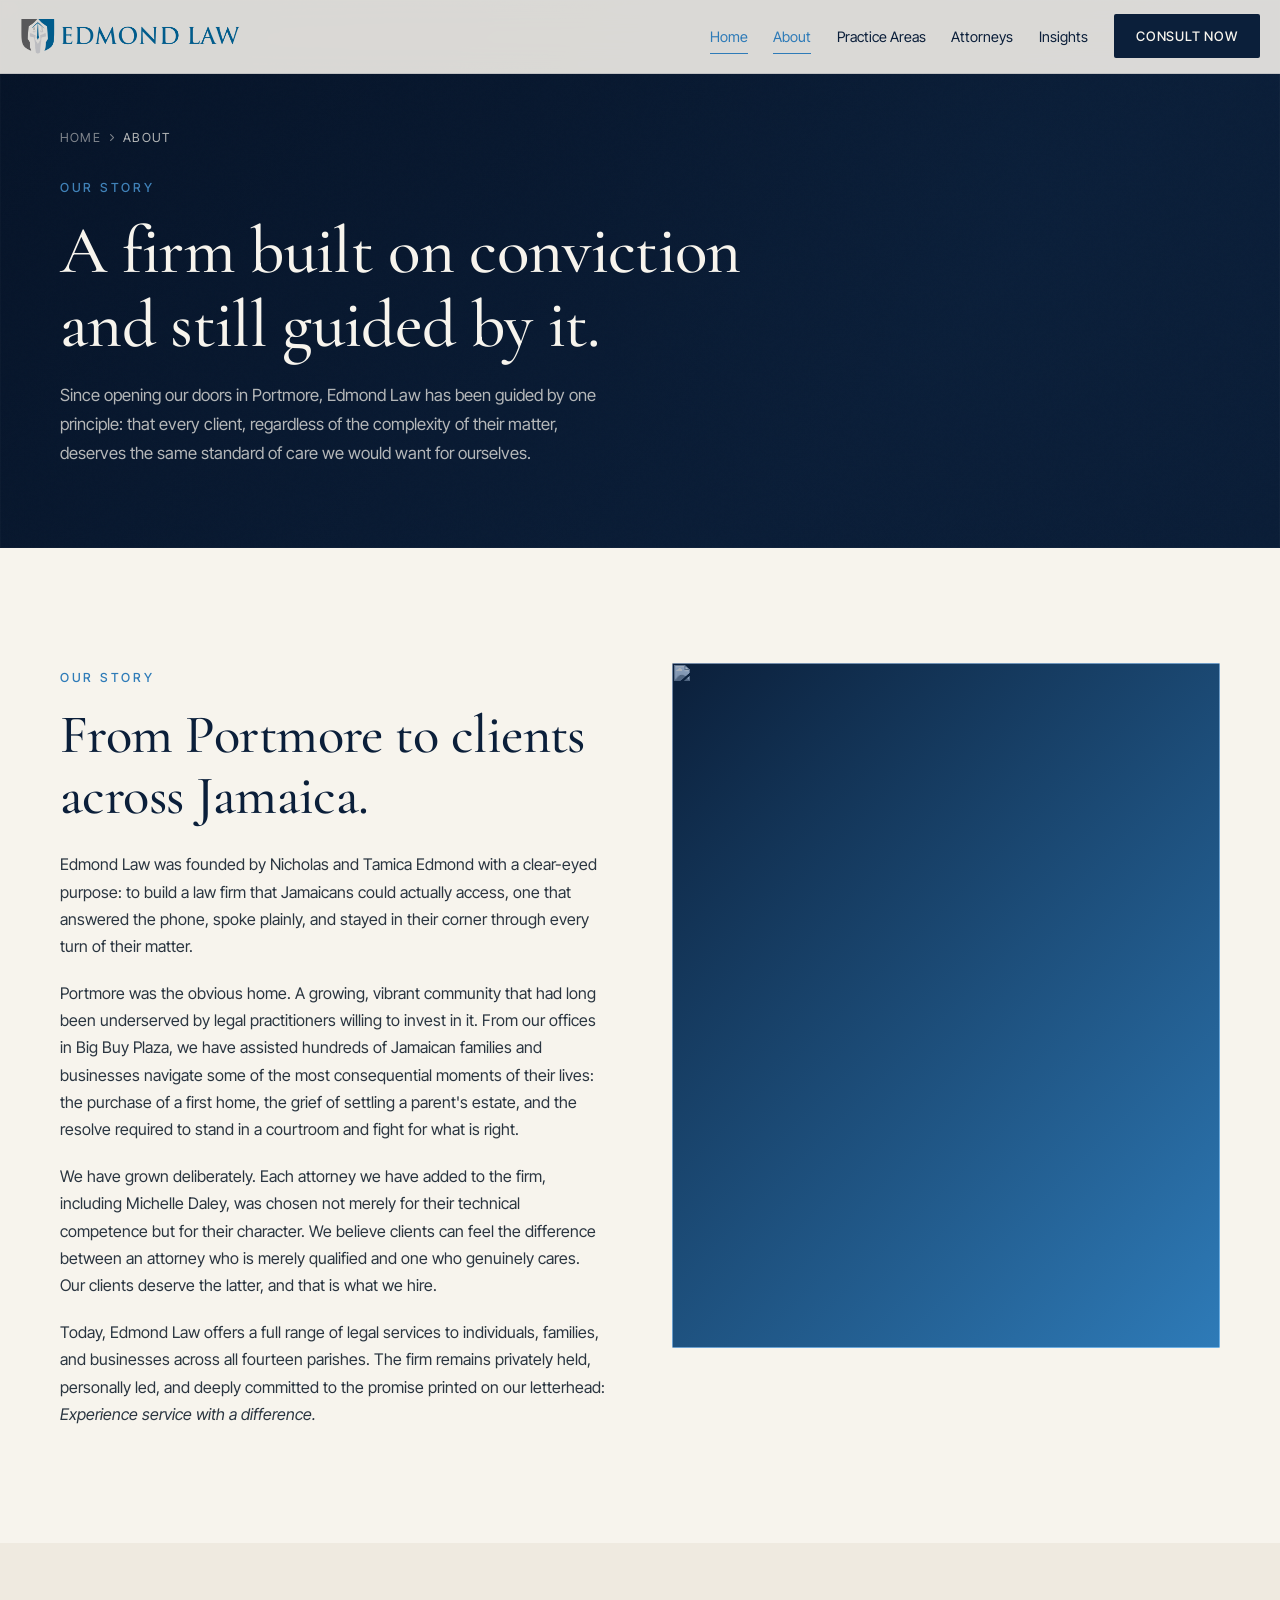
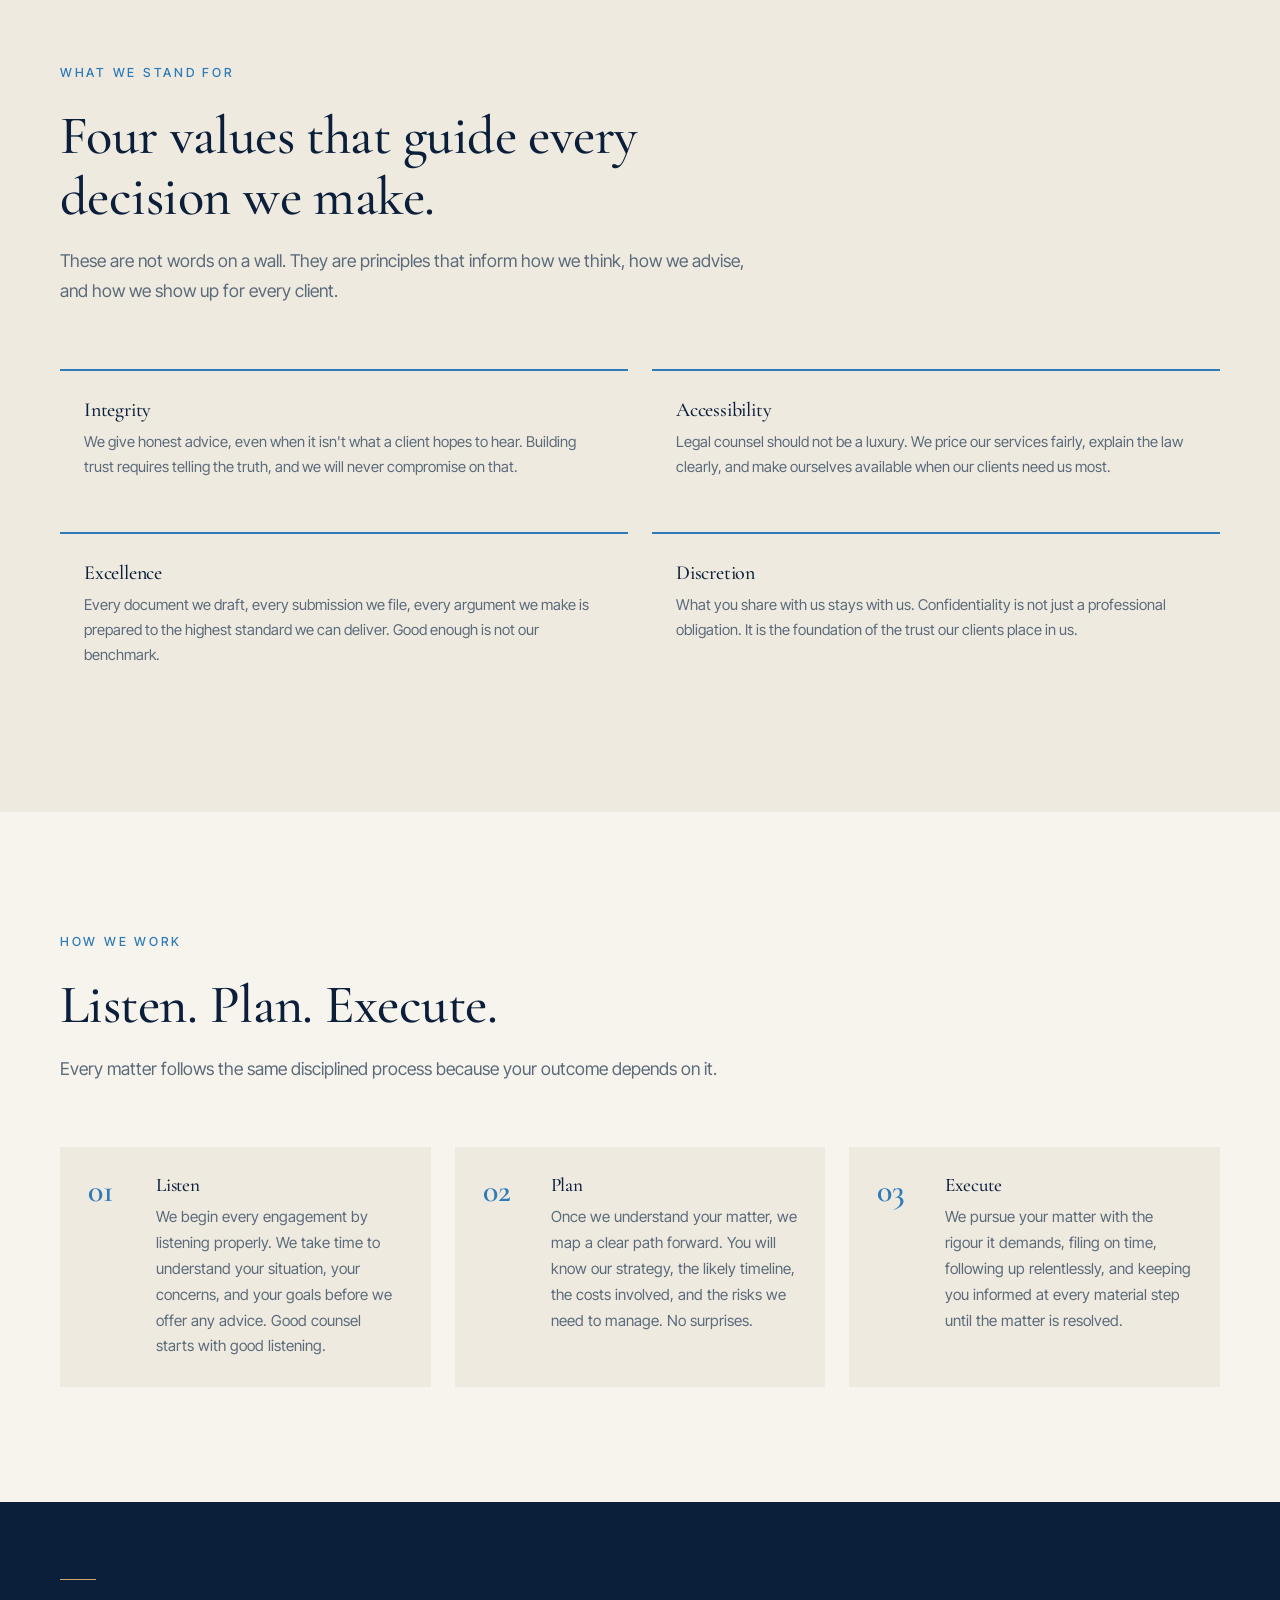
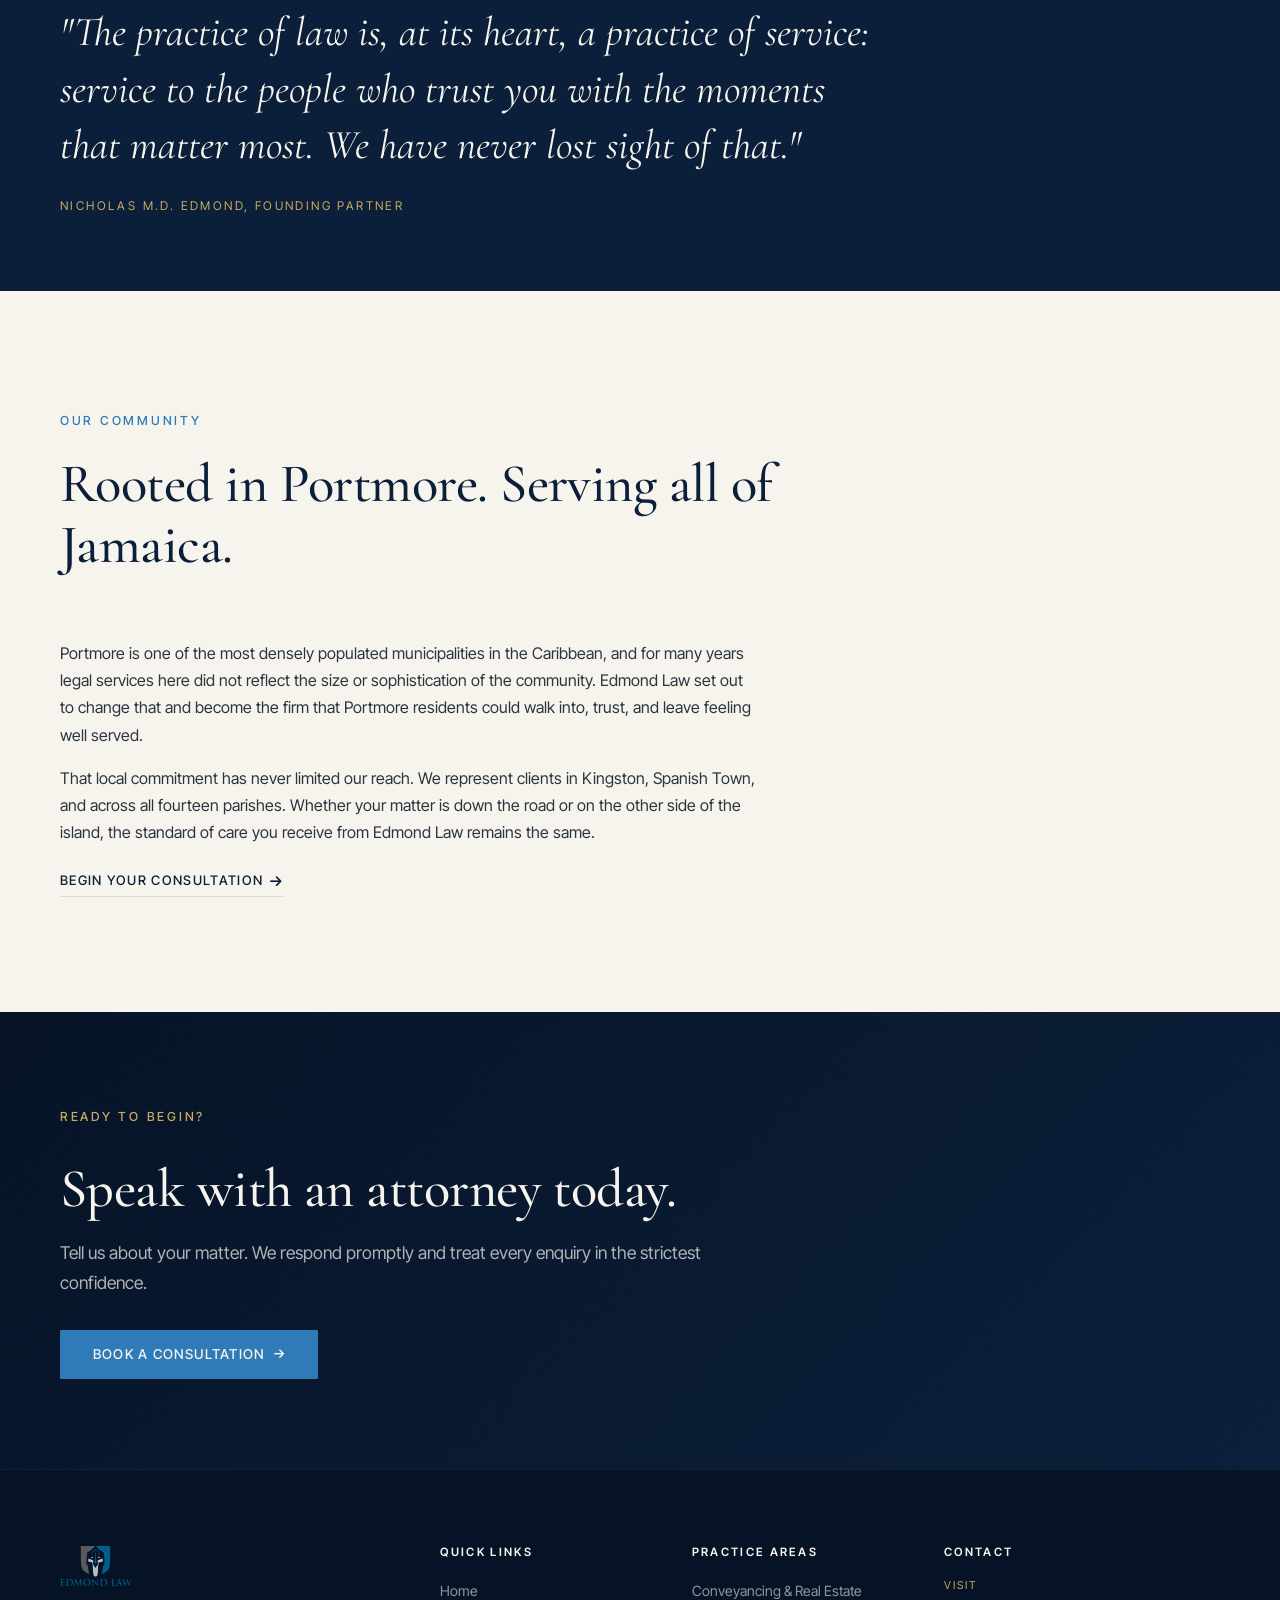
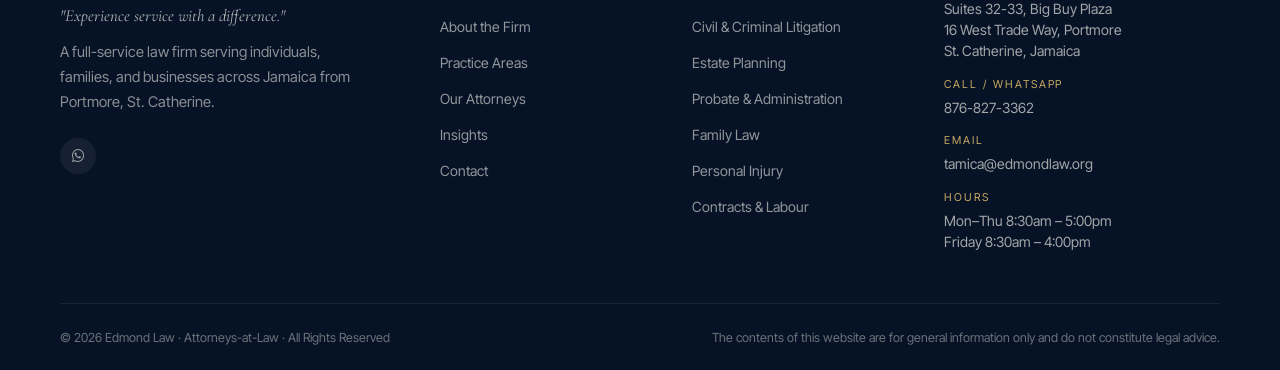
==== commit 5362b2b8: "Fix GitHub Pages asset paths" ====
--- a/about/index.html
+++ b/about/index.html
@@ -20,14 +20,14 @@
   <meta name="twitter:description" content="Learn about Edmond Law, our story, our values, and our commitment to serving clients from Portmore across Jamaica.">
   <meta name="twitter:image"       content="https://edmondlaw.org/assets/logo.png">
 
-  <link rel="icon" type="image/png" href="/assets/favicon.png">
-  <link rel="apple-touch-icon"      href="/assets/favicon.png">
+  <link rel="icon" type="image/png" href="../assets/favicon.png">
+  <link rel="apple-touch-icon"      href="../assets/favicon.png">
 
   <link rel="preconnect" href="https://fonts.googleapis.com">
   <link rel="preconnect" href="https://fonts.gstatic.com" crossorigin>
   <link href="https://fonts.googleapis.com/css2?family=Cormorant+Garamond:ital,wght@0,500;0,600;1,400;1,500&family=Inter+Tight:wght@300;400;500;600&display=swap" rel="stylesheet">
   <link rel="stylesheet" href="https://cdnjs.cloudflare.com/ajax/libs/font-awesome/6.5.1/css/all.min.css" integrity="sha512-DTOQO9RWCH3ppGqcWaEA1BIZOC6xxalwEsw9c2QQeAIftl+Vegovlnee1c9QX4TctnWMn13TZye+giMm8e2LwA==" crossorigin="anonymous" referrerpolicy="no-referrer">
-  <link rel="stylesheet" href="/assets/css/styles.css">
+  <link rel="stylesheet" href="../assets/css/styles.css">
 
   <script type="application/ld+json">
   {
@@ -67,20 +67,20 @@
 <!-- ═══════════════════════════════════ NAV ═══════════════════ -->
 <nav class="nav" aria-label="Primary navigation">
   <div class="container nav-inner">
-    <a href="/" class="nav-logo" aria-label="Edmond Law home">
-      <img src="/assets/horizontal-logo.png" alt="Edmond Law" width="216" height="34" loading="eager">
+    <a href="../" class="nav-logo" aria-label="Edmond Law home">
+      <img src="../assets/horizontal-logo.png" alt="Edmond Law" width="216" height="34" loading="eager">
     </a>
     <button class="menu-btn" aria-label="Open navigation menu" aria-expanded="false" aria-controls="nav-links">
       <i class="fa-solid fa-bars menu-btn__open" aria-hidden="true"></i>
       <i class="fa-solid fa-xmark menu-btn__close" aria-hidden="true"></i>
     </button>
     <div class="nav-links" id="nav-links" role="list">
-      <a href="/"          role="listitem">Home</a>
-      <a href="/about/"          role="listitem" aria-current="page">About</a>
-      <a href="/practice-areas/" role="listitem">Practice Areas</a>
-      <a href="/team/"           role="listitem">Attorneys</a>
-      <a href="/blog/"     role="listitem">Insights</a>
-      <a href="/contact/" class="nav-cta" role="listitem">Consult Now</a>
+      <a href="../"               role="listitem">Home</a>
+      <a href="../about/"         role="listitem" aria-current="page">About</a>
+      <a href="../practice-areas/" role="listitem">Practice Areas</a>
+      <a href="../team/"          role="listitem">Attorneys</a>
+      <a href="../blog/"          role="listitem">Insights</a>
+      <a href="../contact/" class="nav-cta" role="listitem">Consult Now</a>
     </div>
   </div>
 </nav>
@@ -95,7 +95,7 @@
   <div class="container">
     <div class="page-hero__inner">
       <nav class="breadcrumb" aria-label="Breadcrumb">
-        <a href="/">Home</a>
+        <a href="../">Home</a>
         <i class="fa-solid fa-chevron-right" aria-hidden="true"></i>
         <span aria-current="page">About</span>
       </nav>
@@ -229,7 +229,7 @@
     <div style="max-width:700px">
       <p class="reveal">Portmore is one of the most densely populated municipalities in the Caribbean, and for many years legal services here did not reflect the size or sophistication of the community. Edmond Law set out to change that and become the firm that Portmore residents could walk into, trust, and leave feeling well served.</p>
       <p class="reveal mt-2">That local commitment has never limited our reach. We represent clients in Kingston, Spanish Town, and across all fourteen parishes. Whether your matter is down the road or on the other side of the island, the standard of care you receive from Edmond Law remains the same.</p>
-      <a href="/contact/" class="text-link reveal mt-3">Begin your consultation <i class="fa-solid fa-arrow-right" aria-hidden="true"></i></a>
+        <a href="../contact/" class="text-link reveal mt-3">Begin your consultation <i class="fa-solid fa-arrow-right" aria-hidden="true"></i></a>
     </div>
 
   </div>
@@ -242,7 +242,7 @@
       <span class="eyebrow">Ready to Begin?</span>
       <h2 id="about-cta-heading" class="mt-2">Speak with an attorney today.</h2>
       <p>Tell us about your matter. We respond promptly and treat every enquiry in the strictest confidence.</p>
-      <a href="/contact/" class="btn btn-primary">Book a Consultation <i class="fa-solid fa-arrow-right" aria-hidden="true"></i></a>
+      <a href="../contact/" class="btn btn-primary">Book a Consultation <i class="fa-solid fa-arrow-right" aria-hidden="true"></i></a>
     </div>
   </div>
 </section>
@@ -255,8 +255,8 @@
     <div class="footer__grid">
 
       <div class="footer__brand">
-        <a href="/" class="nav-logo" aria-label="Edmond Law home">
-          <img src="/assets/logo.png" alt="Edmond Law logo" width="120" height="40" loading="lazy">
+        <a href="../" class="nav-logo" aria-label="Edmond Law home">
+          <img src="../assets/logo.png" alt="Edmond Law logo" width="120" height="40" loading="lazy">
         </a>
         <span class="footer__tagline">"Experience service with a difference."</span>
         <p>A full-service law firm serving individuals, families, and businesses across Jamaica from Portmore, St. Catherine.</p>
@@ -270,25 +270,25 @@
       <div class="footer__col">
         <h4>Quick Links</h4>
         <ul>
-          <li><a href="/">Home</a></li>
-          <li><a href="/about/">About the Firm</a></li>
-          <li><a href="/practice-areas/">Practice Areas</a></li>
-          <li><a href="/team/">Our Attorneys</a></li>
-          <li><a href="/blog/">Insights</a></li>
-          <li><a href="/contact/">Contact</a></li>
+          <li><a href="../">Home</a></li>
+          <li><a href="../about/">About the Firm</a></li>
+          <li><a href="../practice-areas/">Practice Areas</a></li>
+          <li><a href="../team/">Our Attorneys</a></li>
+          <li><a href="../blog/">Insights</a></li>
+          <li><a href="../contact/">Contact</a></li>
         </ul>
       </div>
 
       <div class="footer__col">
         <h4>Practice Areas</h4>
         <ul>
-          <li><a href="/practice-areas/#conveyancing">Conveyancing &amp; Real Estate</a></li>
-          <li><a href="/practice-areas/#litigation">Civil &amp; Criminal Litigation</a></li>
-          <li><a href="/practice-areas/#estate-planning">Estate Planning</a></li>
-          <li><a href="/practice-areas/#probate">Probate &amp; Administration</a></li>
-          <li><a href="/practice-areas/#family-law">Family Law</a></li>
-          <li><a href="/practice-areas/#personal-injury">Personal Injury</a></li>
-          <li><a href="/practice-areas/#contracts">Contracts &amp; Labour</a></li>
+          <li><a href="../practice-areas/#conveyancing">Conveyancing &amp; Real Estate</a></li>
+          <li><a href="../practice-areas/#litigation">Civil &amp; Criminal Litigation</a></li>
+          <li><a href="../practice-areas/#estate-planning">Estate Planning</a></li>
+          <li><a href="../practice-areas/#probate">Probate &amp; Administration</a></li>
+          <li><a href="../practice-areas/#family-law">Family Law</a></li>
+          <li><a href="../practice-areas/#personal-injury">Personal Injury</a></li>
+          <li><a href="../practice-areas/#contracts">Contracts &amp; Labour</a></li>
         </ul>
       </div>
 
@@ -329,6 +329,6 @@
   <i class="fa-solid fa-phone" aria-hidden="true"></i>
 </a>
 
-<script src="/assets/js/main.js" defer></script>
+<script src="../assets/js/main.js" defer></script>
 </body>
 </html>
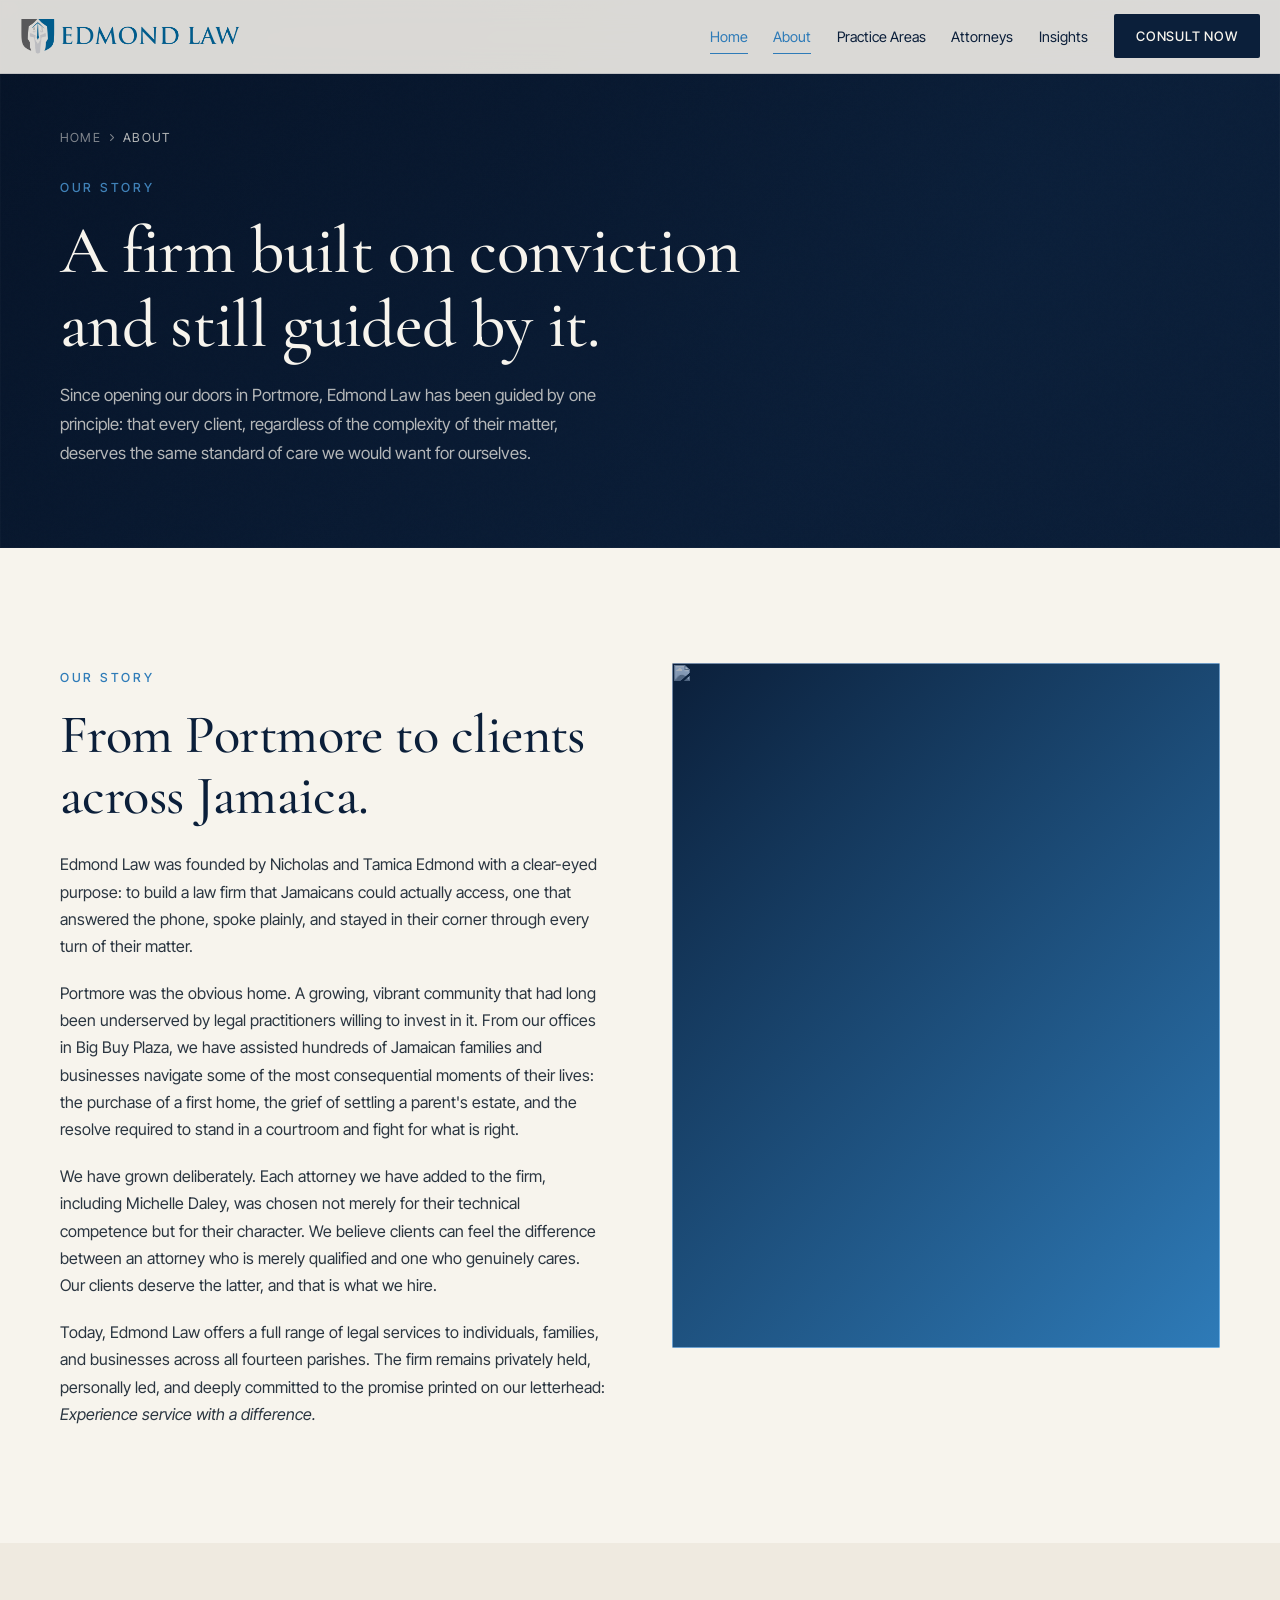
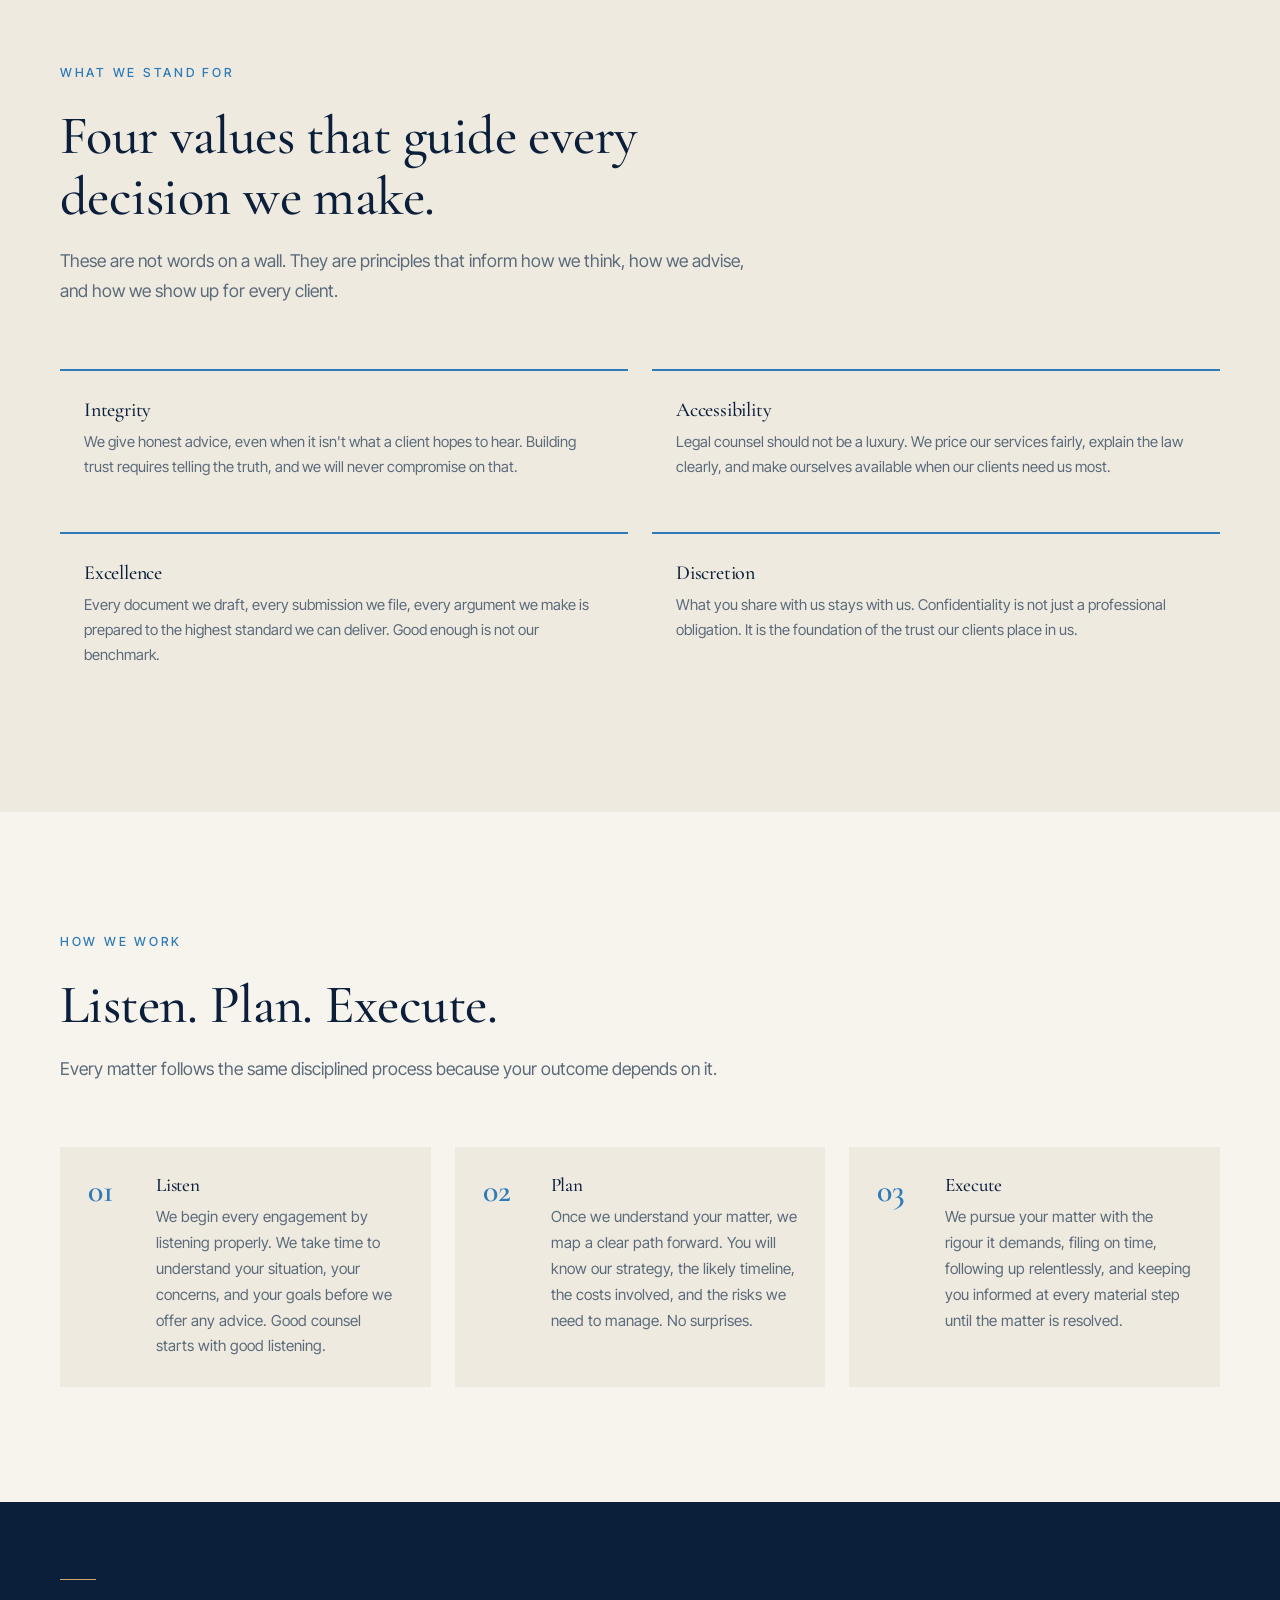
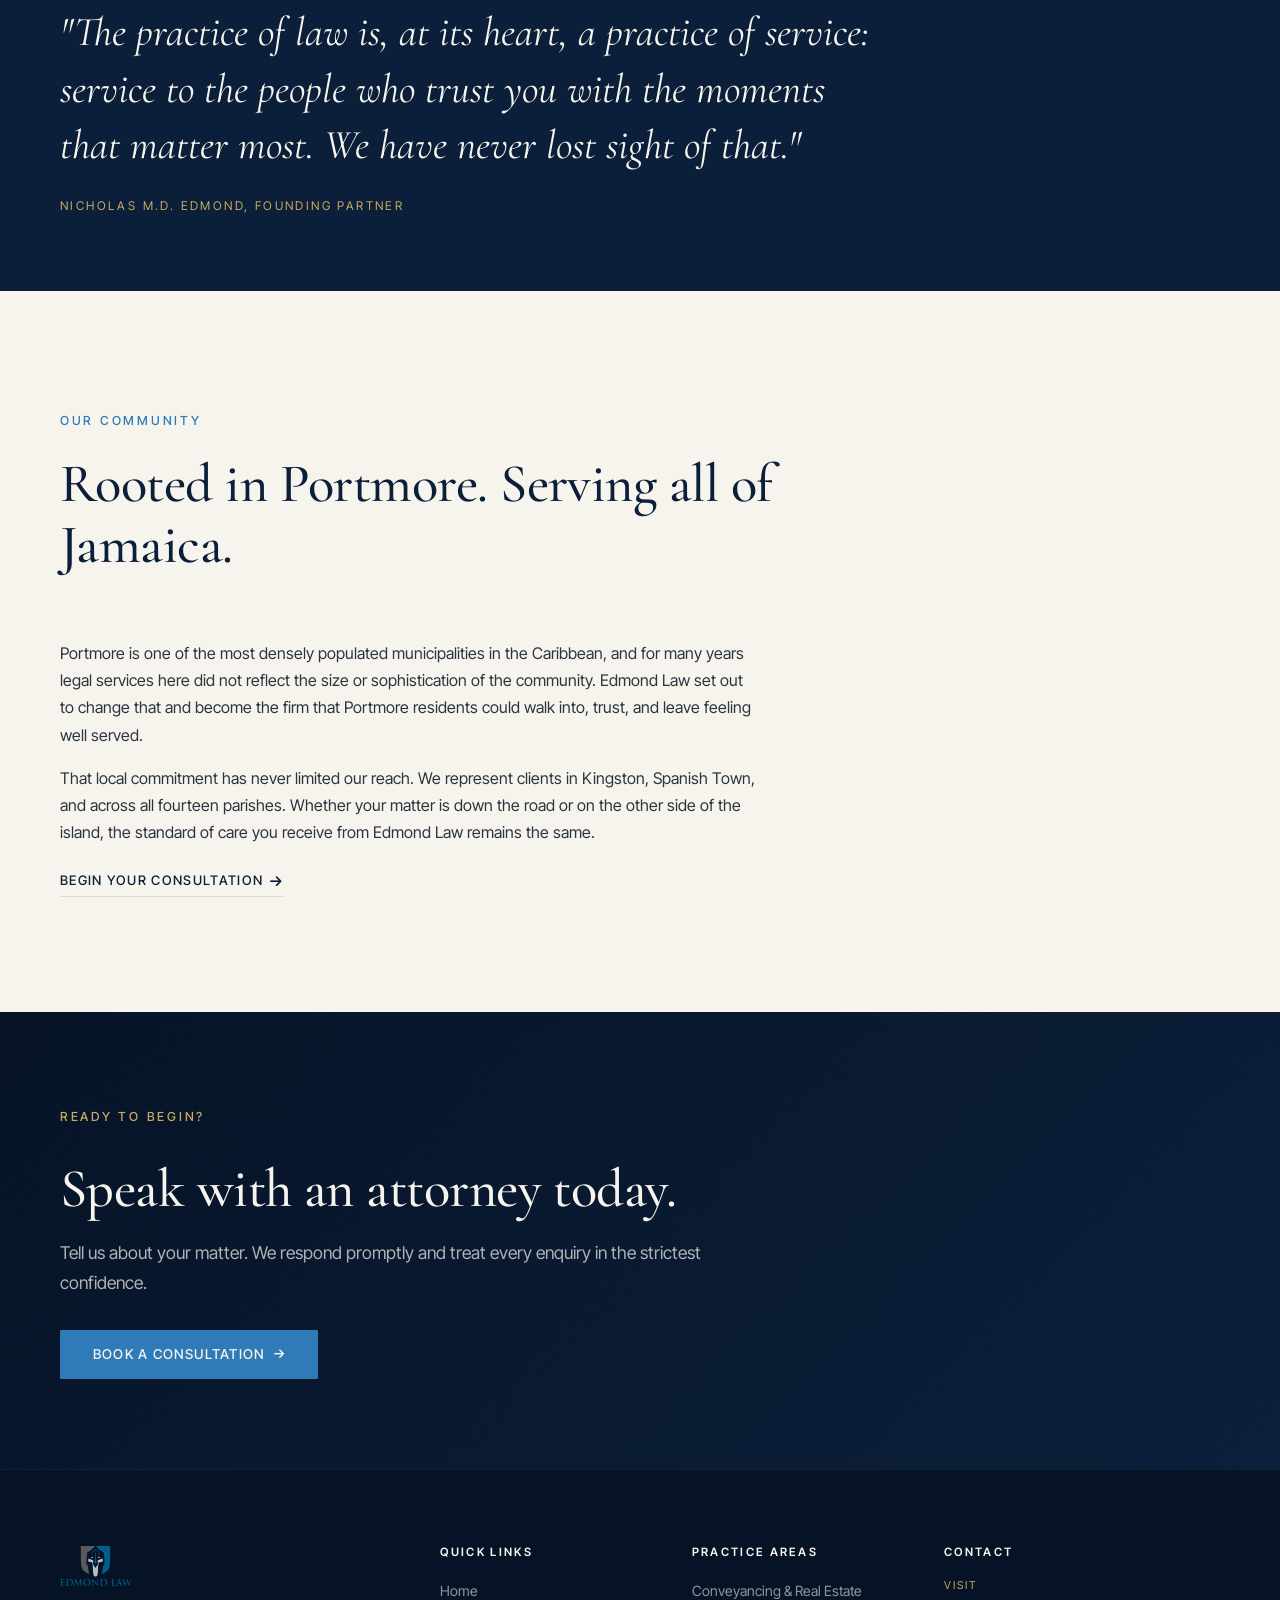
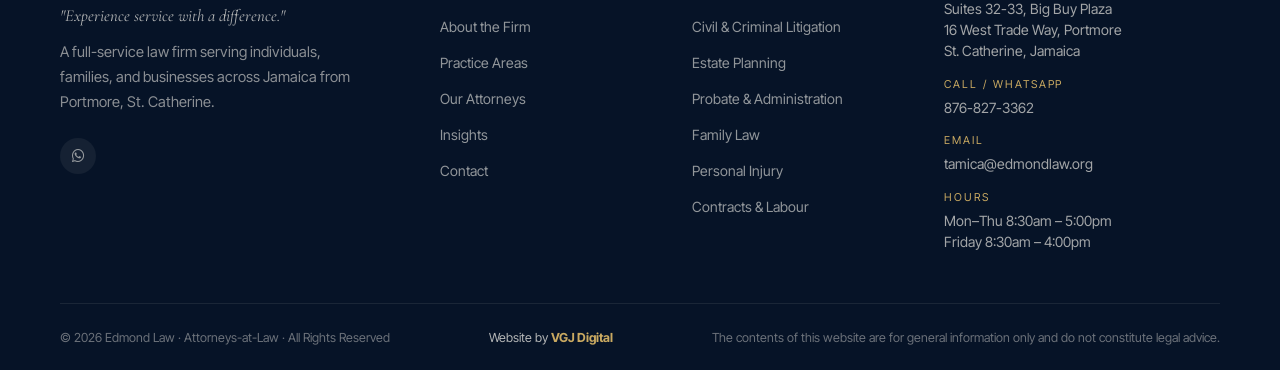
==== commit 1bc4dadf: "Minor adjustments." ====
--- a/about/index.html
+++ b/about/index.html
@@ -318,6 +318,7 @@
 
     <div class="footer__bottom">
       <p>&copy; <span data-year></span> Edmond Law &middot; Attorneys-at-Law &middot; All Rights Reserved</p>
+      <p class="footer__credit">Website by <a href="https://www.vgjdigital.com/" target="_blank" rel="noopener noreferrer">VGJ Digital</a></p>
       <p>The contents of this website are for general information only and do not constitute legal advice.</p>
     </div>
   </div>
--- a/assets/css/styles.css
+++ b/assets/css/styles.css
@@ -979,6 +979,27 @@
   transition: transform 0.8s var(--ease);
 }
 
+.team-photo__stock[hidden] {
+  display: none;
+}
+
+.team-photo__placeholder {
+  position: absolute;
+  inset: 0;
+  display: flex;
+  align-items: center;
+  justify-content: center;
+  background:
+    radial-gradient(circle at 28% 18%, rgba(216, 178, 116, 0.22), transparent 30%),
+    linear-gradient(145deg, #1a3658, var(--steel));
+  color: rgba(247,244,237,0.78);
+}
+
+.team-photo__placeholder i {
+  font-size: clamp(4rem, 10vw, 6.5rem);
+  line-height: 1;
+}
+
 .team-card:hover .team-card__photo img {
   transform: scale(1.04);
 }
@@ -997,7 +1018,11 @@
   color: var(--gold);
 }
 
-/* Full-page attorney layout (team.html) */
+/* Short interior-page lead-in between a page hero and the main body content */
+.page-intro {
+  padding: clamp(2rem, 6vw, 4rem) 0 clamp(1rem, 2.25vw, 1.5rem);
+}
+
 .attorney {
   display: grid;
   grid-template-columns: 1fr;
@@ -1283,6 +1308,25 @@
 
 .footer__bottom p { color: rgba(247,244,237,0.42); font-size: 0.78rem; }
 .footer__bottom a { color: var(--steel-light); }
+
+.footer__bottom .footer__credit {
+  color: rgba(247,244,237,0.72);
+}
+
+.footer__credit span,
+.footer__credit a {
+  color: var(--gold);
+  font-weight: 700;
+}
+
+.footer__credit a {
+  text-decoration: none;
+}
+
+.footer__credit a:hover {
+  color: var(--steel-light);
+  text-decoration: underline;
+}
 
 /* ── 17. ABOUT PAGE ─────────────────────────────────────────── */
 .about-story {
@@ -1609,6 +1653,11 @@
 .newsletter-form .form-group input {
   display: block;
   min-height: 100%;
+}
+
+/* Temporary hidden state for sections pending activation */
+[data-feature-state="pending"] {
+  display: none !important;
 }
 
 /* Map strip */
@@ -1997,6 +2046,14 @@
 
 /* ── 25. RESPONSIVE — TABLET 768px ─────────────────────────── */
 @media (min-width: 768px) {
+  .page-intro + section {
+    padding-top: clamp(3rem, 4.75vw, 4.75rem);
+  }
+
+  .page-intro + section .attorney:first-of-type {
+    padding-top: 0;
+  }
+
   /* Trust strip */
   .trust-strip__grid {
     grid-template-columns: repeat(4, 1fr);
@@ -2109,7 +2166,8 @@
   .menu-btn { display: flex; }
 
   .nav .nav-logo {
-    width: clamp(168px, 46vw, 210px);
+    width: clamp(162px, 44vw, 202px);
+    margin-left: 0.25rem;
   }
 
   .nav-links {
